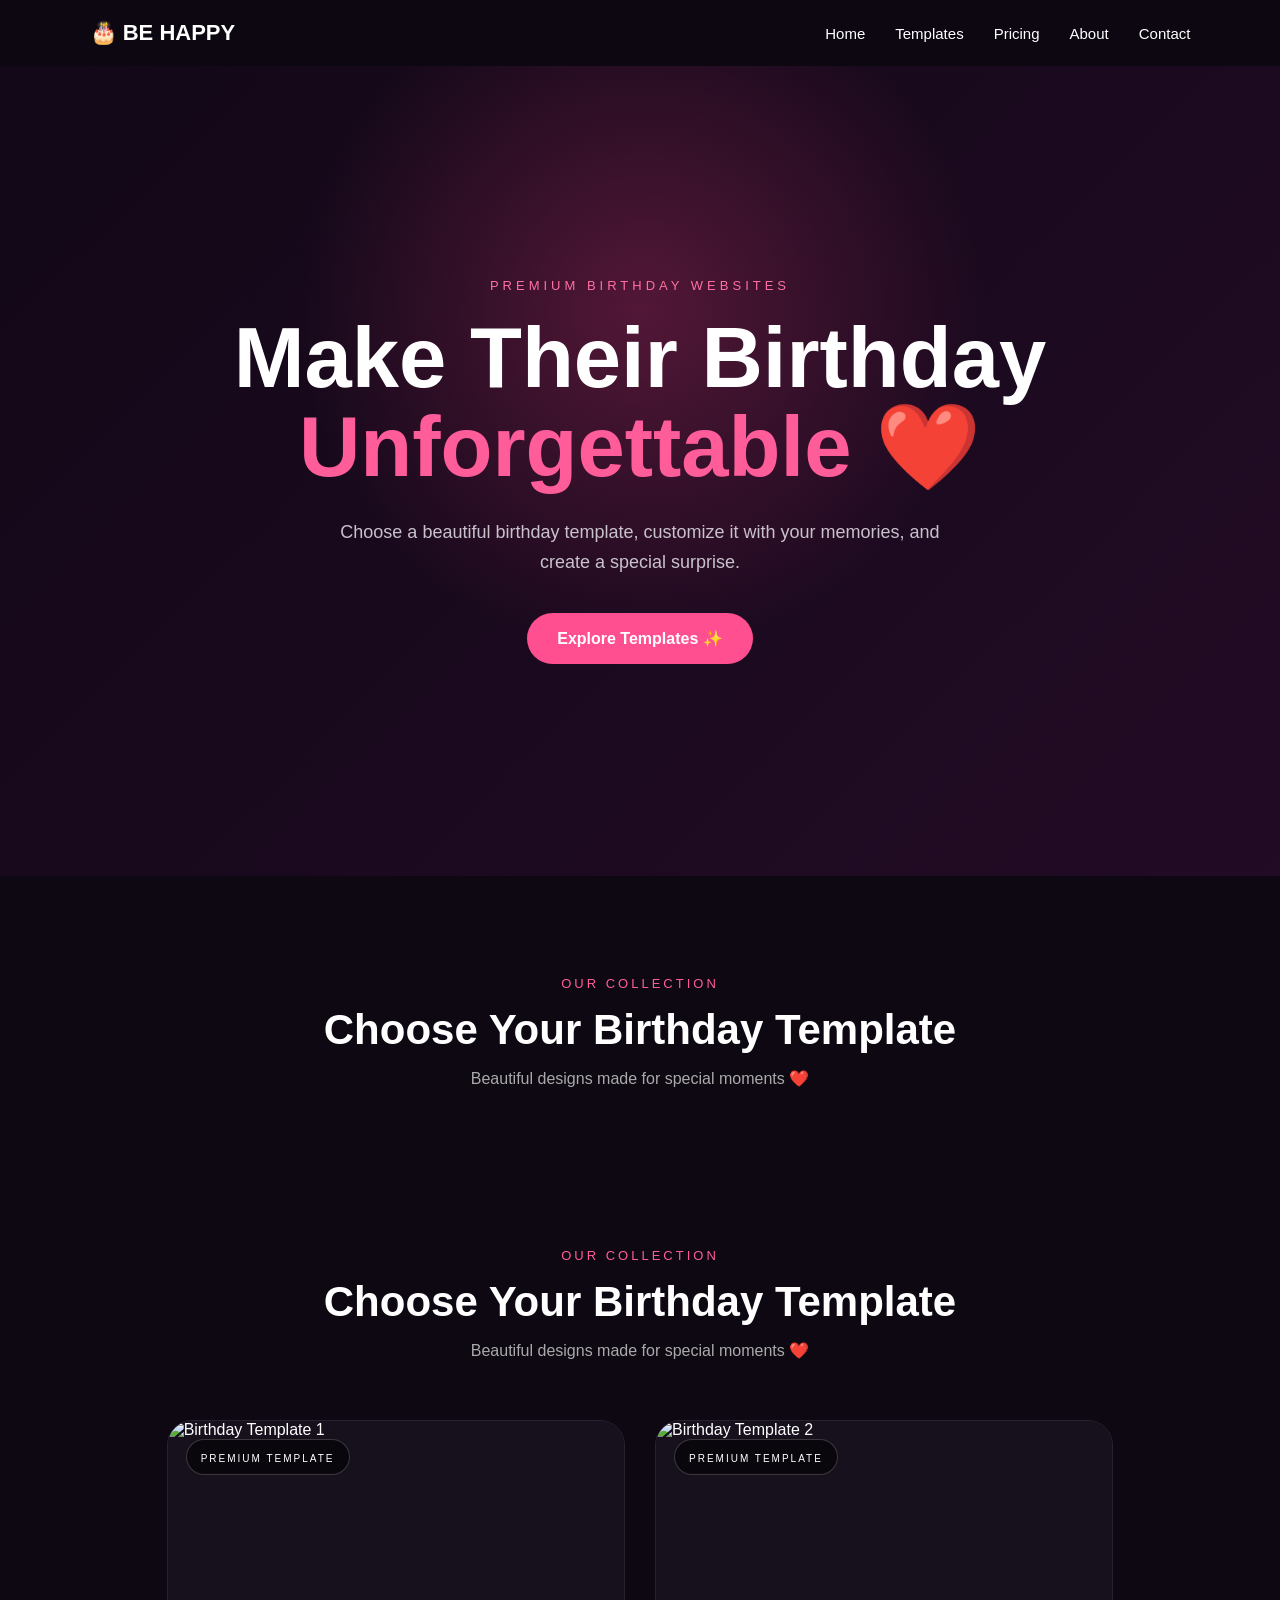
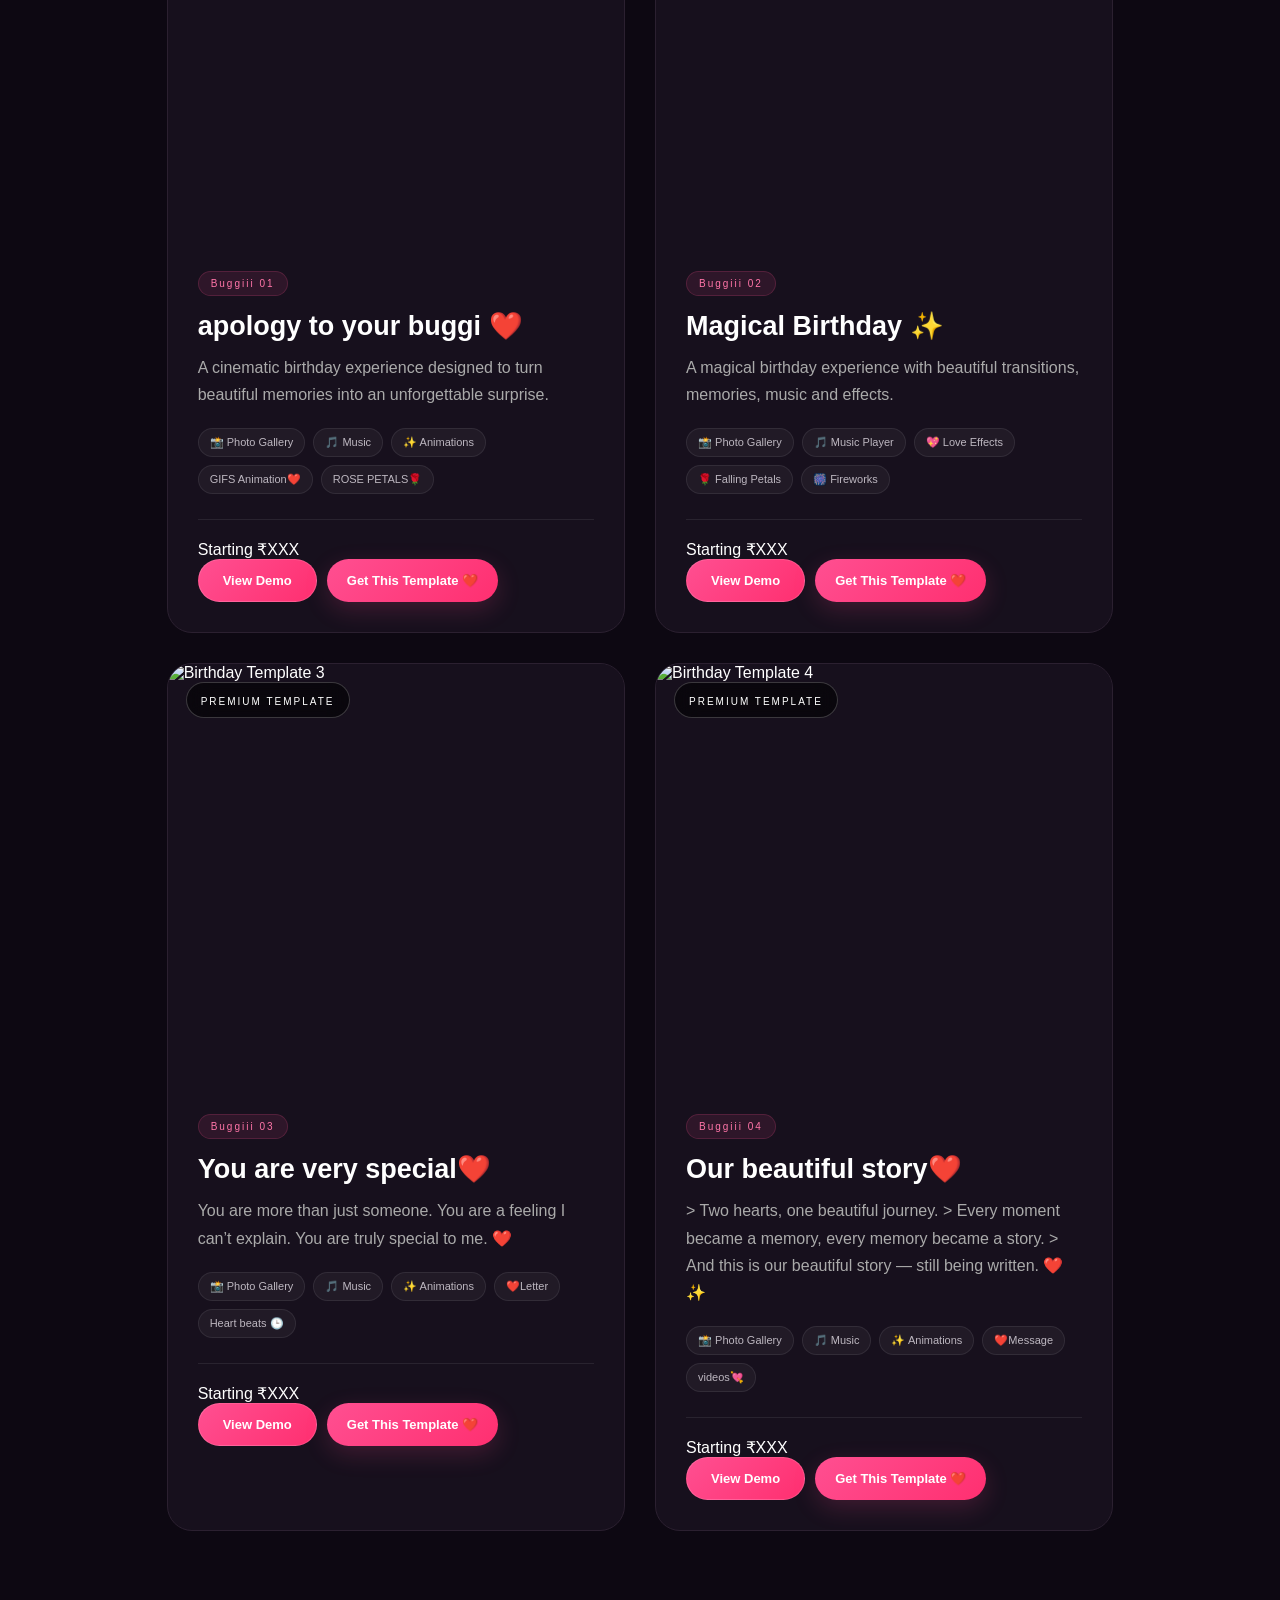
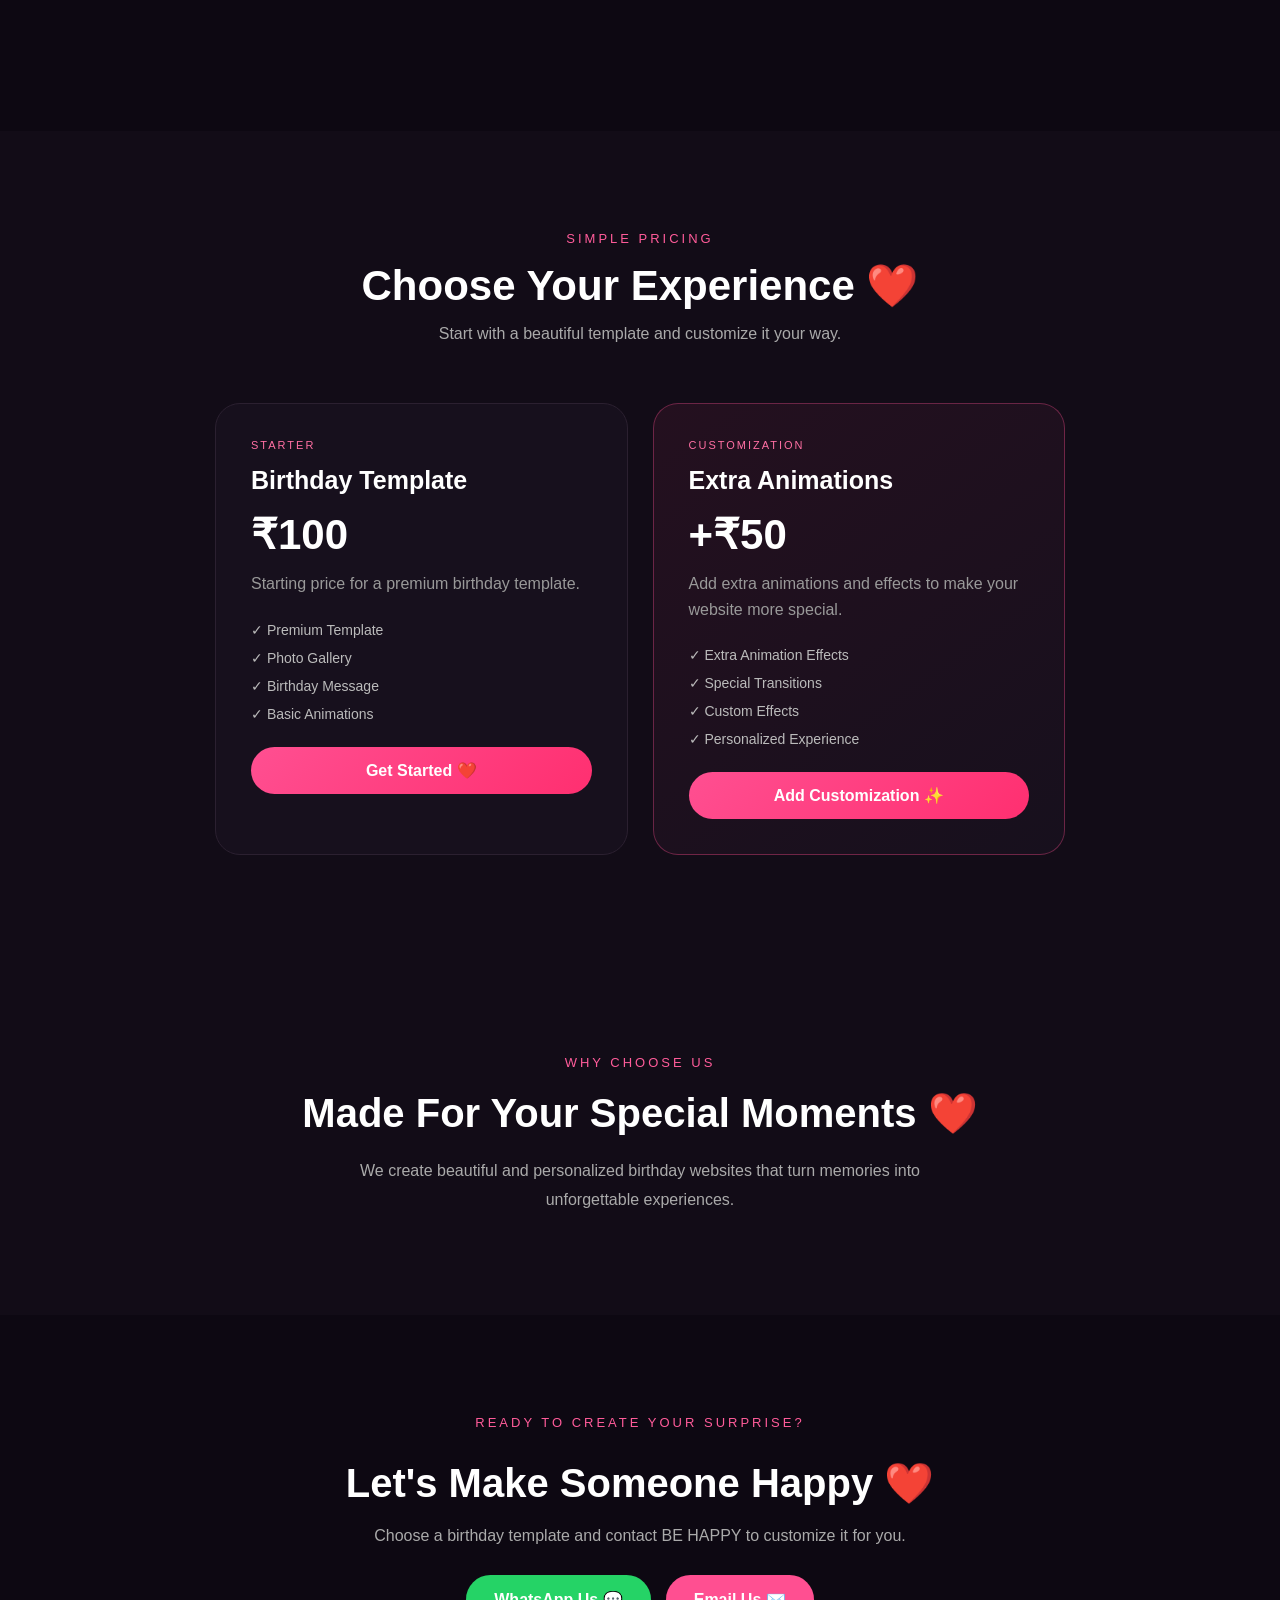
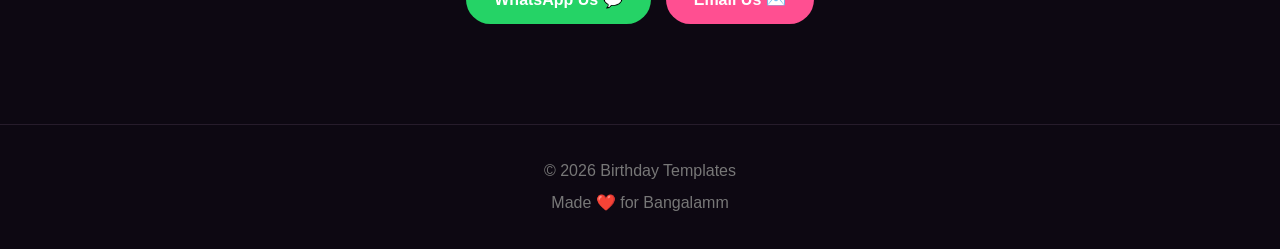
==== index.html @ c54e70c9 "Add files via upload" ====
<!DOCTYPE html>
<html lang="en">

<head>

    <meta charset="UTF-8">

    <meta name="viewport"
          content="width=device-width, initial-scale=1.0">

    <title>Birthday Templates</title>

    <link rel="stylesheet" href="style.css">

</head>

<body>

    <!-- HEADER -->

    <header class="navbar">

        <div class="logo">
            🎂  BE HAPPY
        </div>

        <nav>

            <a href="#home">Home</a>

            <a href="#templates">Templates</a>
            
            <a href="#pricing">Pricing</a>

            <a href="#about">About</a>

            <a href="#contact">Contact</a>

        </nav>

    </header>


    <!-- HERO -->

    <section id="home" class="hero">

        <div class="hero-content">

            <p class="small-title">
                PREMIUM BIRTHDAY WEBSITES
            </p>

            <h1>
                Make Their Birthday
                <span>Unforgettable ❤️</span>
            </h1>

            <p>
                Choose a beautiful birthday template,
                customize it with your memories,
                and create a special surprise.
            </p>

            <a href="#templates" class="hero-button">
                Explore Templates ✨
            </a>

        </div>

    </section>


    <!-- TEMPLATES -->

    <section id="templates" class="templates-section">

        <div class="section-heading">

            <p>OUR COLLECTION</p>

            <h2>
                Choose Your Birthday Template
            </h2>

            <span>
                Beautiful designs made for special moments ❤️
            </span>

        </div>


        <!-- =========================
     TEMPLATES
========================= -->

<section id="templates" class="templates-section">

    <div class="section-heading">

        <p>OUR COLLECTION</p>

        <h2>
            Choose Your Birthday Template
        </h2>

        <span>
            Beautiful designs made for special moments ❤️
        </span>

    </div>


    <div class="template-grid">


        <!-- =========================
             TEMPLATE 1
        ========================= -->

        <div class="template-card">

            <div class="template-image">

                <img
                    src="assets/images/template1.png"
                    alt="Birthday Template 1"
                >

                <div class="template-overlay">

                    <span>
                        PREMIUM TEMPLATE
                    </span>

                </div>

            </div>


            <div class="template-info">

                <div class="template-number">
                    Buggiii 01
                </div>

                <h3>
                    apology to your buggi ❤️
                </h3>

                <p>
                    A cinematic birthday experience
                    designed to turn beautiful memories
                    into an unforgettable surprise.
                </p>


                <div class="features">

                    <span>📸 Photo Gallery</span>

                    <span>🎵 Music</span>

                    <span>✨ Animations</span>

                    <span> GIFS Animation❤️</span>

                    <span>ROSE PETALS🌹</span>

                </div>


                <div class="template-bottom">

                    <div class="template-actions">

    <span class="price">
        Starting ₹XXX
    </span>

    <div class="action-buttons">

        <a
            href="templates/template1/index.html"
            class="demo-button"
        >
            View Demo
        </a>

        <a
            href="#contact"
            class="order-button"
        >
            Get This Template ❤️
        </a>

    </div>

</div>

                </div>

            </div>

        </div>


        <!-- =========================
             TEMPLATE 2
        ========================= -->

        <div class="template-card">

            <div class="template-image">

                <img
                    src="assets/images/template2.png"
                    alt="Birthday Template 2"
                >

                <div class="template-overlay">

                    <span>
                        PREMIUM TEMPLATE
                    </span>

                </div>

            </div>


            <div class="template-info">

                <div class="template-number">
                    Buggiii 02
                </div>

                <h3>
                    Magical Birthday ✨
                </h3>

                <p>
                    A magical birthday experience
                    with beautiful transitions,
                    memories, music and effects.
                </p>


                <div class="features">

                    <span>📸 Photo Gallery</span>

                    <span>🎵 Music Player</span>

                    <span>💖 Love Effects</span>

                    <span>🌹 Falling Petals</span>

                    <span>🎆 Fireworks</span>

                </div>


                <div class="template-bottom">

                   <div class="template-actions">

    <span class="price">
        Starting ₹XXX
    </span>

    <div class="action-buttons">

        <a
            href="templates/template2/index.html"
            class="demo-button"
        >
            View Demo
        </a>

        <a
            href="#contact"
            class="order-button"
        >
            Get This Template ❤️
        </a>

    </div>

</div>

                </div>

            </div>

        </div>
        <!-- =========================
             TEMPLATE 3
        ========================= -->

        <div class="template-card">

            <div class="template-image">

                <img
                    src="assets/images/template3.png"
                    alt="Birthday Template 3"
                >

                <div class="template-overlay">

                    <span>
                        PREMIUM TEMPLATE
                    </span>

                </div>

            </div>


            <div class="template-info">

                <div class="template-number">
                    Buggiii 03
                </div>

                <h3>
                    You are very special❤️
                </h3>

                <p>
                    You are more than just someone.
You are a feeling I can’t explain.
You are truly special to me. ❤️
                </p>


                <div class="features">

                    <span>📸 Photo Gallery</span>

                    <span>🎵 Music</span>

                    <span>✨ Animations</span>

                    <span> ❤️Letter </span>

                    <span>Heart beats 🕒</span>

                </div>


                <div class="template-bottom">

                    <div class="template-actions">

    <span class="price">
        Starting ₹XXX
    </span>

    <div class="action-buttons">

        <a
            href="templates/template3/index.html"
            class="demo-button"
        >
            View Demo
        </a>

        <a
            href="#contact"
            class="order-button"
        >
            Get This Template ❤️
        </a>

    </div>

</div>

                </div>

            </div>

        </div>
        <!-- =========================
             TEMPLATE 4
        ========================= -->

        <div class="template-card">

            <div class="template-image">

                <img
                    src="assets/images/template4.png"
                    alt="Birthday Template 4️"
                >

                <div class="template-overlay">

                    <span>
                        PREMIUM TEMPLATE
                    </span>

                </div>

            </div>


            <div class="template-info">

                <div class="template-number">
                    Buggiii 04
                </div>

                <h3>
                    Our beautiful story❤️
                </h3>

                <p>
                   

>              Two hearts, one beautiful journey.
>              Every moment became a memory, every memory became a story.
>              And this is our beautiful story — still being written. ❤️✨

                </p>


                <div class="features">

                    <span>📸 Photo Gallery</span>

                    <span>🎵 Music</span>

                    <span>✨ Animations</span>

                    <span> ❤️Message </span>

                    <span>videos💘</span>

                </div>


                <div class="template-bottom">

                    <div class="template-actions">

    <span class="price">
        Starting ₹XXX
    </span>

    <div class="action-buttons">

        <a
            href="templates/template4/index.html"
            class="demo-button"
        >
            View Demo
        </a>

        <a
            href="#contact"
            class="order-button"
        >
            Get This Template ❤️
        </a>

    </div>

</div>

                </div>

            </div>

        </div>
        



    </div>

</section>
    </section>

    <!-- =========================
     PRICING
========================= -->

<section id="pricing" class="pricing-section">

    <div class="section-heading">

        <p>SIMPLE PRICING</p>

        <h2>
            Choose Your Experience ❤️
        </h2>

        <span>
            Start with a beautiful template and
            customize it your way.
        </span>

    </div>


    <div class="pricing-grid">


        <!-- BASIC -->

        <div class="price-card">

            <div class="price-card-label">
                STARTER
            </div>

            <h3>
                Birthday Template
            </h3>

            <div class="main-price">
                ₹100
            </div>

            <p>
                Starting price for a premium
                birthday template.
            </p>

            <ul>

                <li>✓ Premium Template</li>

                <li>✓ Photo Gallery</li>

                <li>✓ Birthday Message</li>

                <li>✓ Basic Animations</li>

            </ul>

            <a
                href="#contact"
                class="price-button"
            >
                Get Started ❤️
            </a>

        </div>


        <!-- EXTRA -->

        <div class="price-card featured">

            <div class="price-card-label">
                CUSTOMIZATION
            </div>

            <h3>
                Extra Animations
            </h3>

            <div class="main-price">
                +₹50
            </div>

            <p>
                Add extra animations and effects
                to make your website more special.
            </p>

            <ul>

                <li>✓ Extra Animation Effects</li>

                <li>✓ Special Transitions</li>

                <li>✓ Custom Effects</li>

                <li>✓ Personalized Experience</li>

            </ul>

            <a
                href="#contact"
                class="price-button"
            >
                Add Customization ✨
            </a>

        </div>


    </div>

</section>


    <!-- ABOUT -->

    <section id="about" class="about-section">

        <p>WHY CHOOSE US</p>

        <h2>
            Made For Your Special Moments ❤️
        </h2>

        <p>
            We create beautiful and personalized
            birthday websites that turn memories
            into unforgettable experiences.
        </p>

    </section>



    <!-- =========================
     CONTACT
========================= -->

<section id="contact" class="contact-section">

    <p>READY TO CREATE YOUR SURPRISE?</p>

    <h2>
        Let's Make Someone Happy ❤️
    </h2>

    <p>
        Choose a birthday template and contact
        BE HAPPY to customize it for you.
    </p>

    <div class="contact-buttons">

        <a
            href="https://wa.me/919391481971?text=Hello%20BE%20HAPPY%2C%20I%20am%20interested%20in%20a%20birthday%20template."
            target="_blank"
            class="whatsapp-button"
        >
            WhatsApp Us 💬
        </a>

       <a
    href="https://mail.google.com/mail/?view=cm&fs=1&to=studenthub2007@gmail.com&su=Birthday%20Template%20Enquiry&body=Hello%20BE%20HAPPY%2C%20I%20am%20interested%20in%20your%20birthday%20templates."
    target="_blank"
    class="email-button"
>
    Email Us ✉️
</a>

    </div>

</section>


    <!-- FOOTER -->

    <footer>

        <p>
            © 2026 Birthday Templates
        </p>

        <p>
            Made ❤️ for Bangalamm
        </p>

    </footer>


    <script src="script.js"></script>

</body>

</html>
---- style.css ----
* {
    margin: 0;
    padding: 0;
    box-sizing: border-box;
}

html {
    scroll-behavior: smooth;
}

body {
    font-family: Arial, sans-serif;
    background: #0d0812;
    color: white;
}


/* =========================
   NAVBAR
========================= */

.navbar {

    width: 100%;

    padding: 20px 7%;

    display: flex;

    justify-content: space-between;

    align-items: center;

    position: sticky;

    top: 0;

    z-index: 1000;

    background: rgba(13, 8, 18, 0.9);

    backdrop-filter: blur(15px);

}

.logo {

    font-size: 22px;

    font-weight: bold;

}

.navbar nav {

    display: flex;

    gap: 30px;

}

.navbar a {

    color: white;

    text-decoration: none;

    font-size: 15px;

    transition: 0.3s;

}

.navbar a:hover {

    color: #ff5c9a;

}


/* =========================
   HERO
========================= */

.hero {

    min-height: 90vh;

    display: flex;

    align-items: center;

    justify-content: center;

    text-align: center;

    padding: 60px 20px;

    background:

        radial-gradient(
            circle at 50% 30%,
            rgba(255, 64, 130, 0.25),
            transparent 40%
        ),

        linear-gradient(
            135deg,
            #120817,
            #220b25
        );

}

.hero-content {

    max-width: 850px;

}

.small-title {

    color: #ff6fa3;

    letter-spacing: 4px;

    font-size: 13px;

    margin-bottom: 20px;

}

.hero h1 {

    font-size: clamp(45px, 7vw, 85px);

    line-height: 1.05;

    margin-bottom: 25px;

}

.hero h1 span {

    display: block;

    color: #ff5c9a;

}

.hero-content > p:not(.small-title) {

    max-width: 650px;

    margin: auto;

    color: #c9c2cc;

    font-size: 18px;

    line-height: 1.7;

}

.hero-button {

    display: inline-block;

    margin-top: 35px;

    padding: 16px 30px;

    border-radius: 50px;

    background: #ff4f91;

    color: white;

    text-decoration: none;

    font-weight: bold;

    transition: 0.3s;

}

.hero-button:hover {

    transform: translateY(-3px);

    box-shadow:
        0 10px 30px rgba(255, 79, 145, 0.4);

}


/* =========================
   TEMPLATES
========================= */

.templates-section {

    padding: 100px 7%;

}

.section-heading {

    text-align: center;

    margin-bottom: 60px;

}

.section-heading > p {

    color: #ff5c9a;

    letter-spacing: 3px;

    font-size: 13px;

}

.section-heading h2 {

    font-size: 42px;

    margin: 15px 0;

}

.section-heading span {

    color: #aaa;

}


/* GRID */

.template-grid {

    max-width: 1200px;

    margin: auto;

    display: grid;

    grid-template-columns:
        repeat(2, 1fr);

    gap: 30px;

}


/* CARD */

.template-card {

    background: #17101d;

    border: 1px solid #2b2030;

    border-radius: 25px;

    overflow: hidden;

    transition: 0.4s;

}

.template-card:hover {

    transform: translateY(-8px);

    border-color: #ff4f91;

    box-shadow:
        0 20px 50px rgba(0, 0, 0, 0.4);

}


/* =========================
   TEMPLATE IMAGE
========================= */

.template-image {

    height: 420px;

    position: relative;

    overflow: hidden;

    background: #17101d;

}

.template-image img {

    width: 100%;

    height: 100%;

    object-fit: cover;

    display: block;

    transition: transform 0.7s ease;

}

.template-card:hover .template-image img {

    transform: scale(1.05);

}


/* PREMIUM */

.template-overlay {

    position: absolute;

    top: 18px;

    left: 18px;

    padding: 8px 14px;

    border-radius: 30px;

    background: rgba(0,0,0,0.55);

    backdrop-filter: blur(12px);

    border: 1px solid rgba(255,255,255,0.2);

}

.template-overlay span {

    color: white;

    font-size: 10px;

    letter-spacing: 2px;

}


/* LIVE PREVIEW */

.preview-badge {

    position: absolute;

    right: 18px;

    bottom: 18px;

    padding: 8px 13px;

    border-radius: 20px;

    background: rgba(255,79,145,0.85);

    color: white;

    font-size: 10px;

    font-weight: bold;

    letter-spacing: 1px;

    opacity: 0;

    transform: translateY(10px);

    transition: 0.4s;

}

.template-card:hover .preview-badge {

    opacity: 1;

    transform: translateY(0);

}
/* =========================
   TEMPLATE INFO
========================= */

.template-info {

    padding: 30px;

}

.template-number {

    display: inline-block;

    padding: 6px 12px;

    margin-bottom: 14px;

    border-radius: 30px;

    background: rgba(255, 79, 145, 0.10);

    border: 1px solid rgba(255, 79, 145, 0.18);

    color: #ff75a8;

    font-size: 10px;

    letter-spacing: 2px;

}

.template-info h3 {

    font-size: 27px;

    margin-bottom: 12px;

}

.template-info p {

    color: #aaa;

    line-height: 1.7;

    margin-bottom: 20px;

    max-width: 520px;

}


/* FEATURES */

.features {

    display: flex;

    flex-wrap: wrap;

    gap: 8px;

    margin: 20px 0;

}

.features span {

    padding: 7px 11px;

    border-radius: 20px;

    background: rgba(255,255,255,0.045);

    border: 1px solid rgba(255,255,255,0.08);

    color: #bdb7c0;

    font-size: 11px;

}


/* =========================
   TEMPLATE ACTIONS
========================= */

.template-actions {

    margin-top: 25px;

    padding-top: 20px;

    border-top: 1px solid rgba(255,255,255,0.08);

}

.price-box {

    display: flex;

    align-items: baseline;

    gap: 8px;

    margin-bottom: 15px;

}

.price-box small {

    color: #777;

    font-size: 11px;

}

.price-box strong {

    font-size: 20px;

    color: white;

}


/* BUTTONS */

.action-buttons {

    display: flex;

    gap: 10px;

    flex-wrap: wrap;

}

.demo-button,
.order-button {

    display: inline-flex;

    align-items: center;

    justify-content: center;

    padding: 12px 20px;

    border-radius: 50px;

    text-decoration: none;

    font-size: 13px;

    font-weight: bold;

    transition: 0.3s;

}


/* DEMO */

.demo-button {

    color: white;

    background: rgba(255,255,255,0.06);

    border: 1px solid rgba(255,255,255,0.14);

}

.demo-button:hover {

    background: rgba(255,255,255,0.12);

    transform: translateY(-2px);

}


/* ORDER */

.order-button {

    color: white;

    background: linear-gradient(
        135deg,
        #ff4f91,
        #ff2f70
    );

    box-shadow:
        0 8px 25px rgba(255,79,145,0.18);

}

.order-button:hover {

    transform: translateY(-3px);

    box-shadow:
        0 12px 30px rgba(255,79,145,0.35);

}
/* =========================
   VIEW DEMO BUTTON
========================= */

.demo-button {

    display: inline-flex;

    align-items: center;

    justify-content: center;

    padding: 13px 24px;

    border: 1px solid rgba(255,255,255,0.15);

    border-radius: 50px;

    background: linear-gradient(
        135deg,
        #ff4f91,
        #ff2f70
    );

    color: white;

    text-decoration: none;

    font-weight: bold;

    cursor: pointer;

    transition: all 0.3s ease;

}

.demo-button:hover {

    transform: translateY(-3px);

    box-shadow:
        0 10px 30px rgba(255,79,145,0.35);

}

/* =========================
   ABOUT
========================= */

.about-section {

    padding: 100px 20px;

    text-align: center;

    background: #120c17;

}

.about-section > p:first-child {

    color: #ff5c9a;

    letter-spacing: 3px;

    font-size: 13px;

}

.about-section h2 {

    font-size: 40px;

    margin: 20px 0;

}

.about-section p:last-child {

    max-width: 650px;

    margin: auto;

    color: #aaa;

    line-height: 1.8;

}


/* =========================
   CONTACT
========================= */

.contact-section {

    text-align: center;

    padding: 100px 20px;

}

.contact-section > p:first-child {

    color: #ff5c9a;

    letter-spacing: 3px;

    font-size: 13px;

}

.contact-section h2 {

    font-size: 40px;

    margin: 20px 0;

}

.contact-section p {

    color: #aaa;

    margin-bottom: 30px;

}

.contact-section button {

    padding: 15px 30px;

    border: none;

    border-radius: 30px;

    background: #ff4f91;

    color: white;

    font-size: 16px;

    font-weight: bold;

    cursor: pointer;

}
/* =========================
   CONTACT BUTTONS
========================= */

.contact-buttons {

    display: flex;

    justify-content: center;

    gap: 15px;

    margin-top: 30px;

    flex-wrap: wrap;

}

.whatsapp-button,
.email-button {

    display: inline-flex;

    align-items: center;

    justify-content: center;

    padding: 15px 28px;

    border-radius: 50px;

    text-decoration: none;

    color: white;

    font-weight: bold;

    transition: 0.3s;

}

.whatsapp-button {

    background: #25D366;

}

.email-button {

    background: #ff4f91;

}

.whatsapp-button:hover,
.email-button:hover {

    transform: translateY(-3px);

}


/* =========================
   FOOTER
========================= */

footer {

    padding: 30px;

    text-align: center;

    border-top: 1px solid #261c2b;

    color: #777;

    line-height: 2;

}
/* =========================
   PRICING
========================= */

.pricing-section {

    padding: 100px 7%;

    background: #120c17;

}

.pricing-grid {

    max-width: 850px;

    margin: auto;

    display: grid;

    grid-template-columns:
        repeat(2, 1fr);

    gap: 25px;

}

.price-card {

    padding: 35px;

    border-radius: 25px;

    background: #17101d;

    border: 1px solid #2b2030;

    transition: .4s;

}

.price-card:hover {

    transform: translateY(-7px);

    border-color: #ff4f91;

}

.price-card.featured {

    background:
        linear-gradient(
            145deg,
            #24101f,
            #17101d
        );

    border-color:
        rgba(255,79,145,.35);

}

.price-card-label {

    color: #ff6fa3;

    font-size: 11px;

    letter-spacing: 2px;

    margin-bottom: 15px;

}

.price-card h3 {

    font-size: 25px;

    margin-bottom: 15px;

}

.main-price {

    font-size: 42px;

    font-weight: bold;

    color: white;

    margin-bottom: 12px;

}

.price-card p {

    color: #999;

    line-height: 1.6;

}

.price-card ul {

    list-style: none;

    margin: 25px 0;

    padding: 0;

}

.price-card li {

    color: #bbb;

    margin: 12px 0;

    font-size: 14px;

}

.price-button {

    display: inline-flex;

    justify-content: center;

    width: 100%;

    padding: 14px;

    border-radius: 30px;

    background: linear-gradient(
        135deg,
        #ff4f91,
        #ff2f70
    );

    color: white;

    text-decoration: none;

    font-weight: bold;

    transition: .3s;

}

.price-button:hover {

    transform: translateY(-3px);

    box-shadow:
        0 10px 30px
        rgba(255,79,145,.3);

}


/* =========================
   MOBILE
========================= */

@media (max-width: 768px) {
    .template-image {

    height: 320px;

}

.action-buttons {

    flex-direction: column;

}

.action-buttons a {

    width: 100%;

}

.template-info {

    padding: 24px;

}

    .navbar {

        flex-direction: column;

        gap: 15px;

    }

    .navbar nav {

        gap: 15px;

    }

    .hero {

        min-height: 80vh;

    }

    .hero h1 {

        font-size: 48px;

    }

    .template-grid {

        grid-template-columns: 1fr;

    }

    .section-heading h2 {

        font-size: 32px;

    }

    .template-image {

        height: 300px;

    
    }
     .template-bottom {

        flex-direction: column;

        align-items: stretch;

    }
    .action-buttons {

    flex-direction: column;

}

.action-buttons a {

    width: 100%;

}

    .template-bottom .demo-button {
    width: 100%;
}
.pricing-grid {

    grid-template-columns: 1fr;

}

.price-card {

    padding: 28px;

}

}
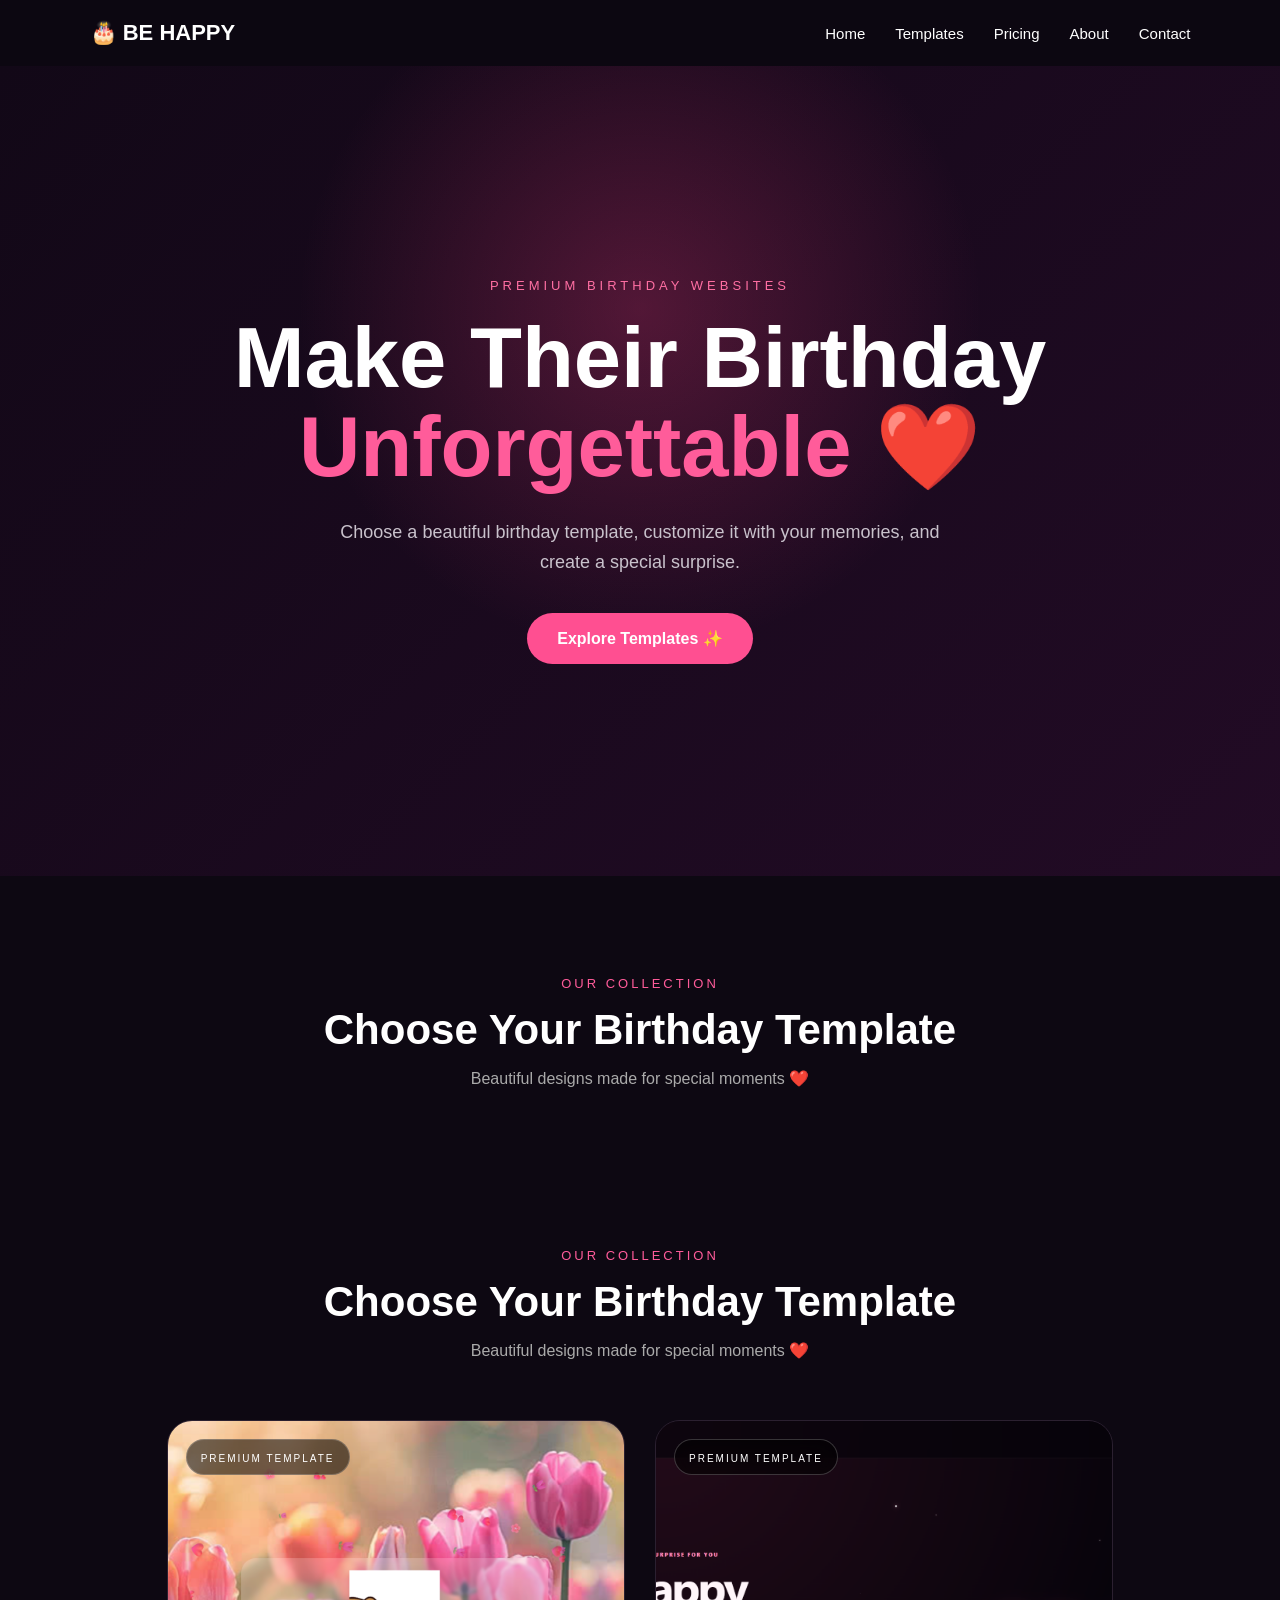
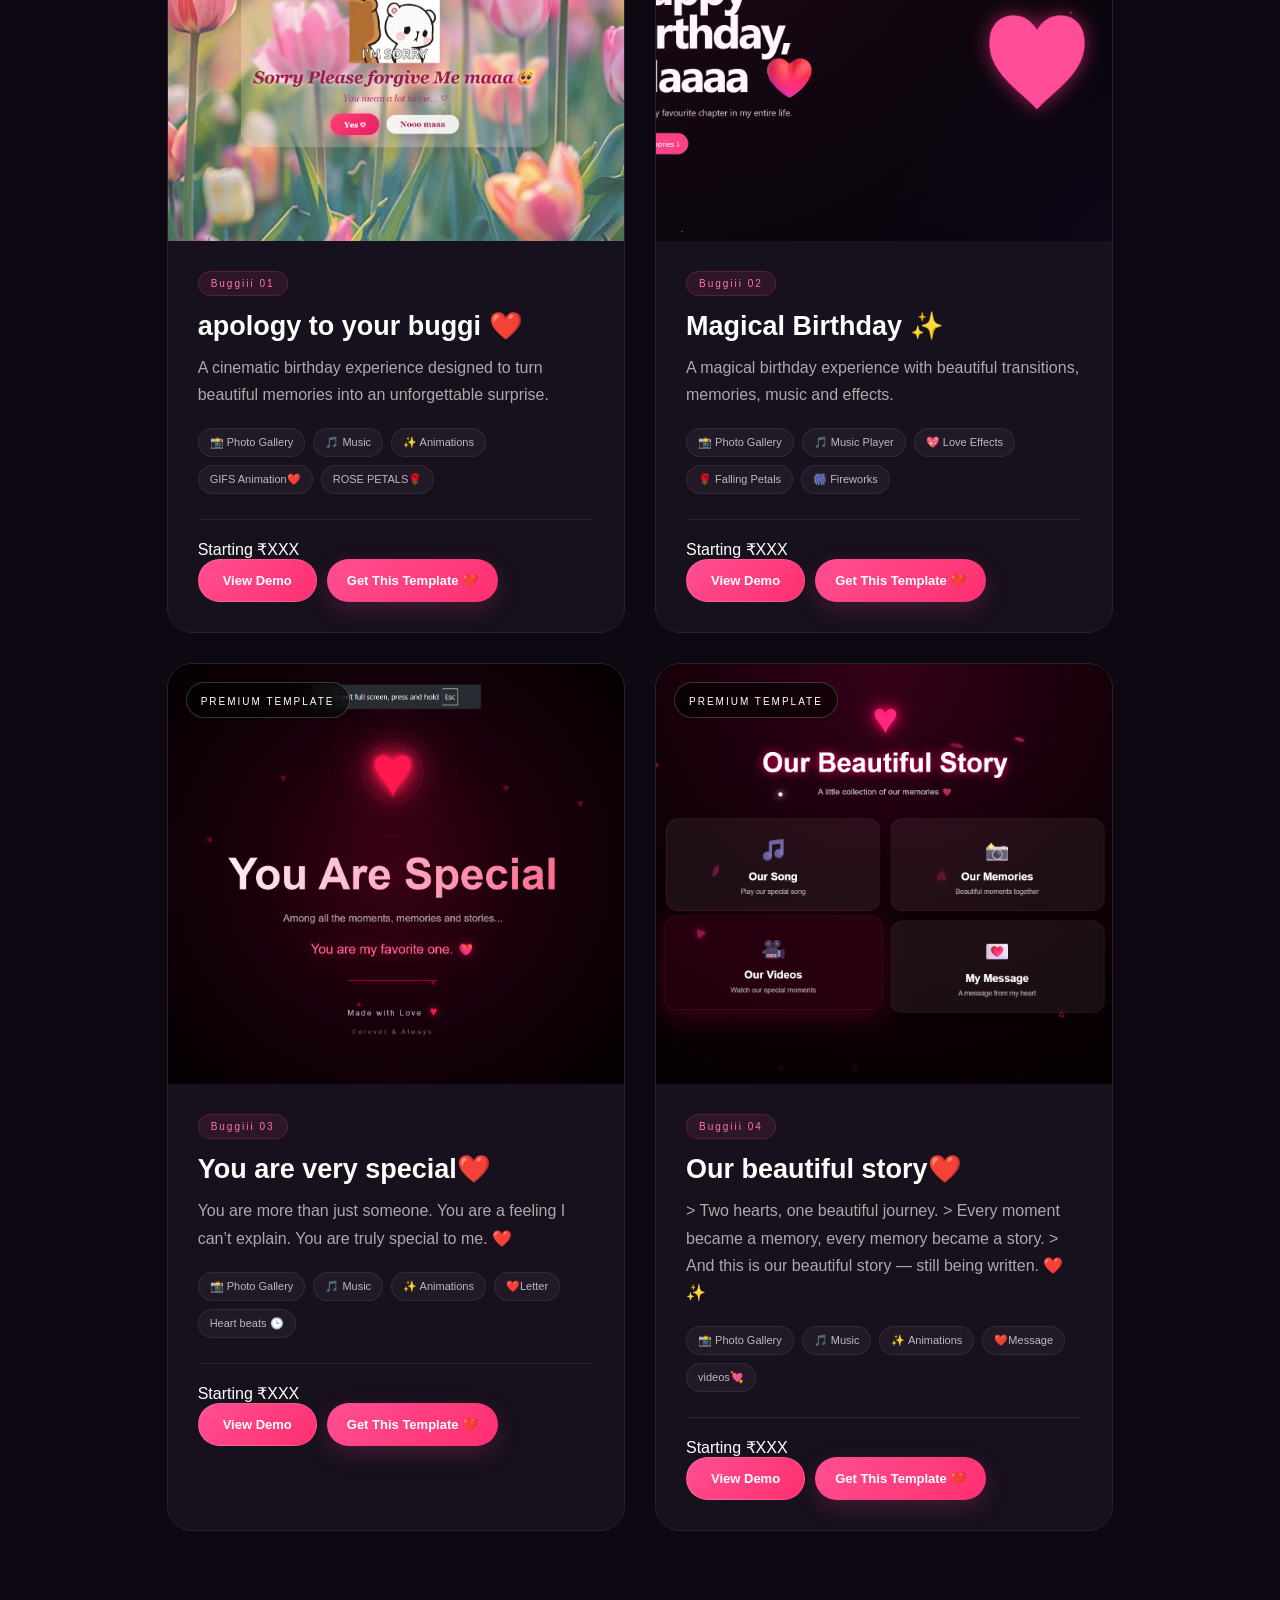
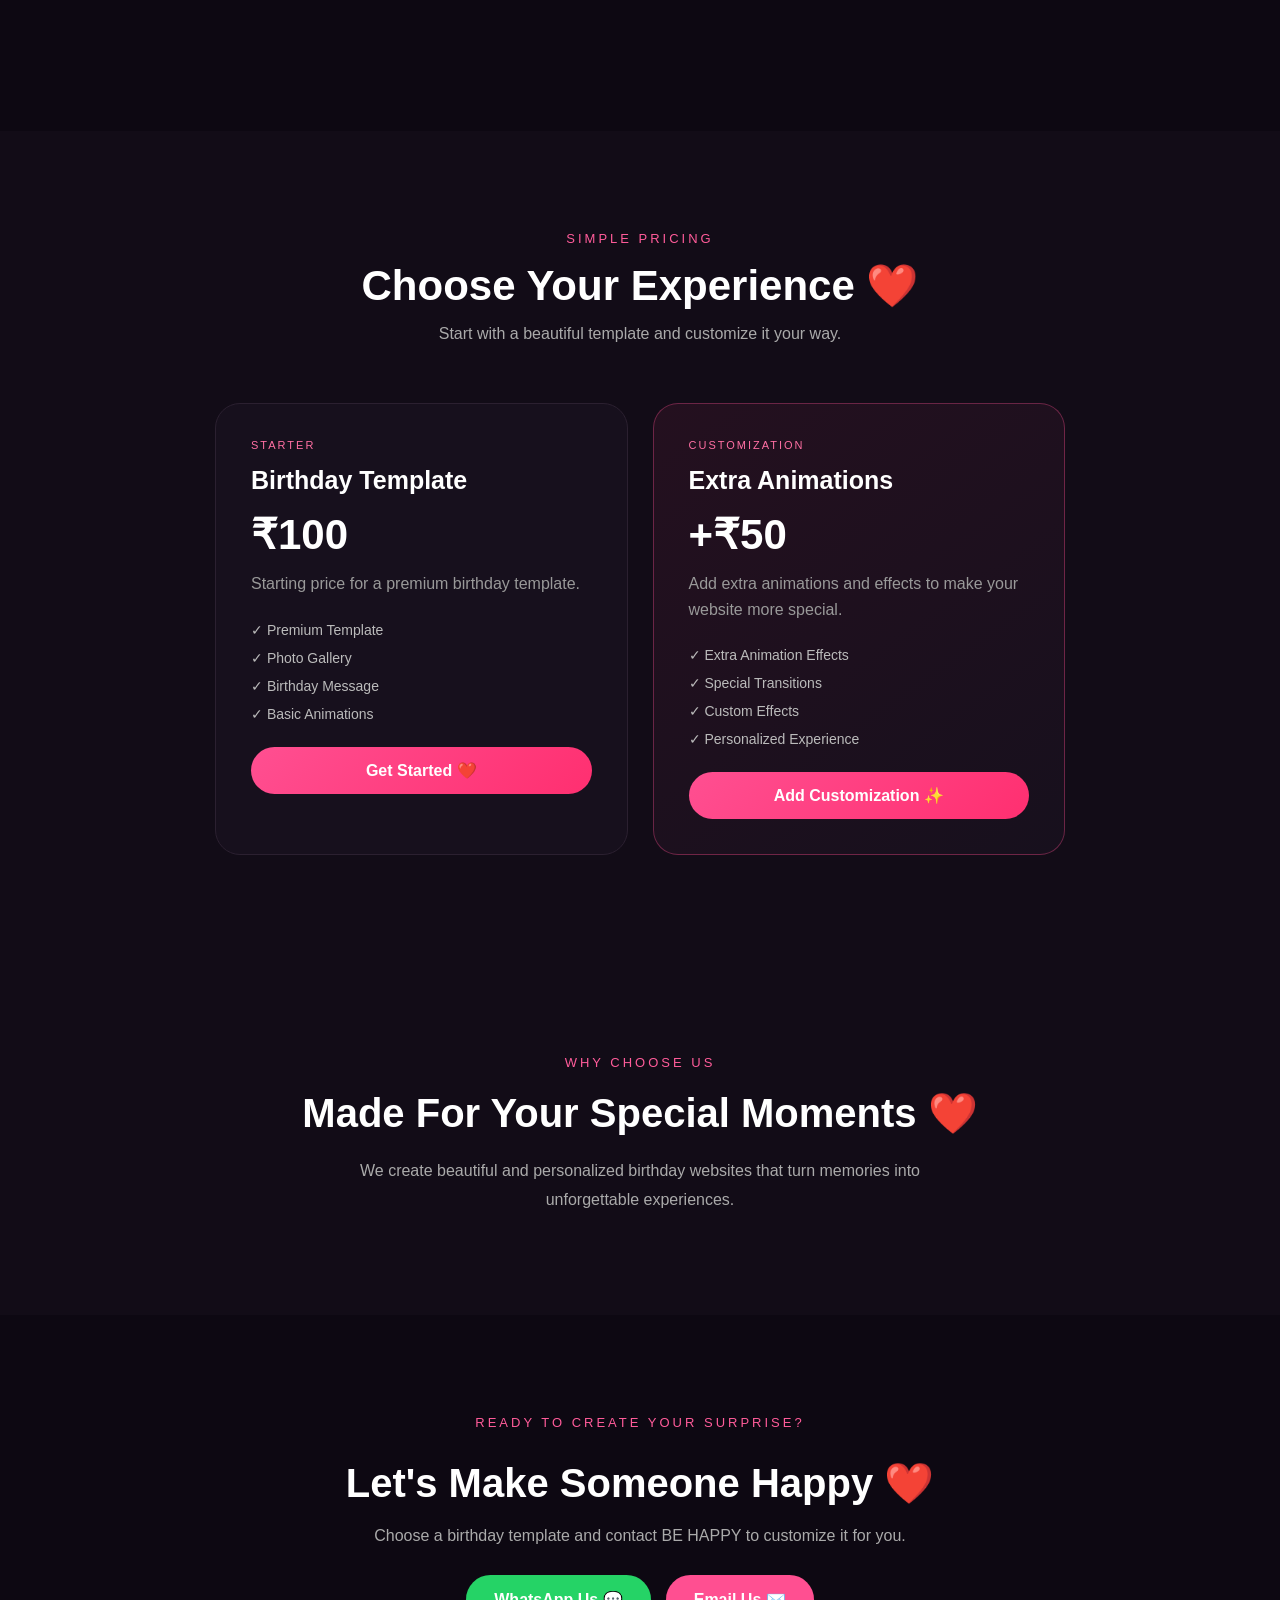
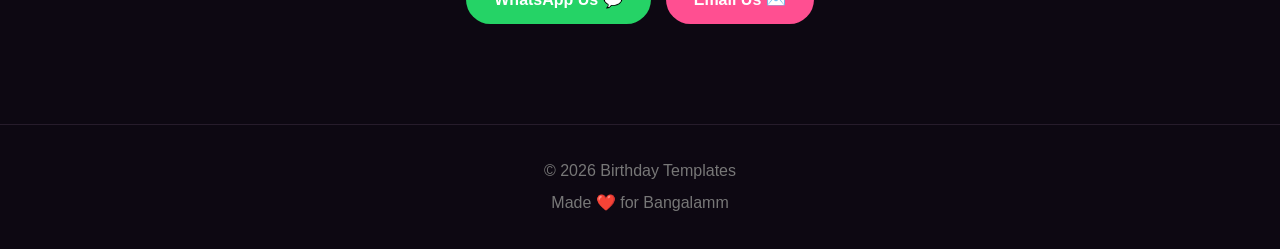
==== commit 35051d85: "Update index.html" ====
--- a/index.html
+++ b/index.html
@@ -123,7 +123,7 @@
             <div class="template-image">
 
                 <img
-                    src="assets/images/template1.png"
+                    src="template1.png"
                     alt="Birthday Template 1"
                 >
 
@@ -181,7 +181,7 @@
     <div class="action-buttons">
 
         <a
-            href="templates/template1/index.html"
+            href="template1/index.html"
             class="demo-button"
         >
             View Demo
@@ -214,7 +214,7 @@
             <div class="template-image">
 
                 <img
-                    src="assets/images/template2.png"
+                    src="template2.png"
                     alt="Birthday Template 2"
                 >
 
@@ -272,7 +272,7 @@
     <div class="action-buttons">
 
         <a
-            href="templates/template2/index.html"
+            href="template2/index.html"
             class="demo-button"
         >
             View Demo
@@ -303,7 +303,7 @@
             <div class="template-image">
 
                 <img
-                    src="assets/images/template3.png"
+                    src="template3.png"
                     alt="Birthday Template 3"
                 >
 
@@ -361,7 +361,7 @@
     <div class="action-buttons">
 
         <a
-            href="templates/template3/index.html"
+            href="template3/index.html"
             class="demo-button"
         >
             View Demo
@@ -392,7 +392,7 @@
             <div class="template-image">
 
                 <img
-                    src="assets/images/template4.png"
+                    src="template4.png"
                     alt="Birthday Template 4️"
                 >
 
@@ -453,7 +453,7 @@
     <div class="action-buttons">
 
         <a
-            href="templates/template4/index.html"
+            href="template4/index.html"
             class="demo-button"
         >
             View Demo
@@ -679,4 +679,4 @@
 
 </body>
 
-</html>+</html>
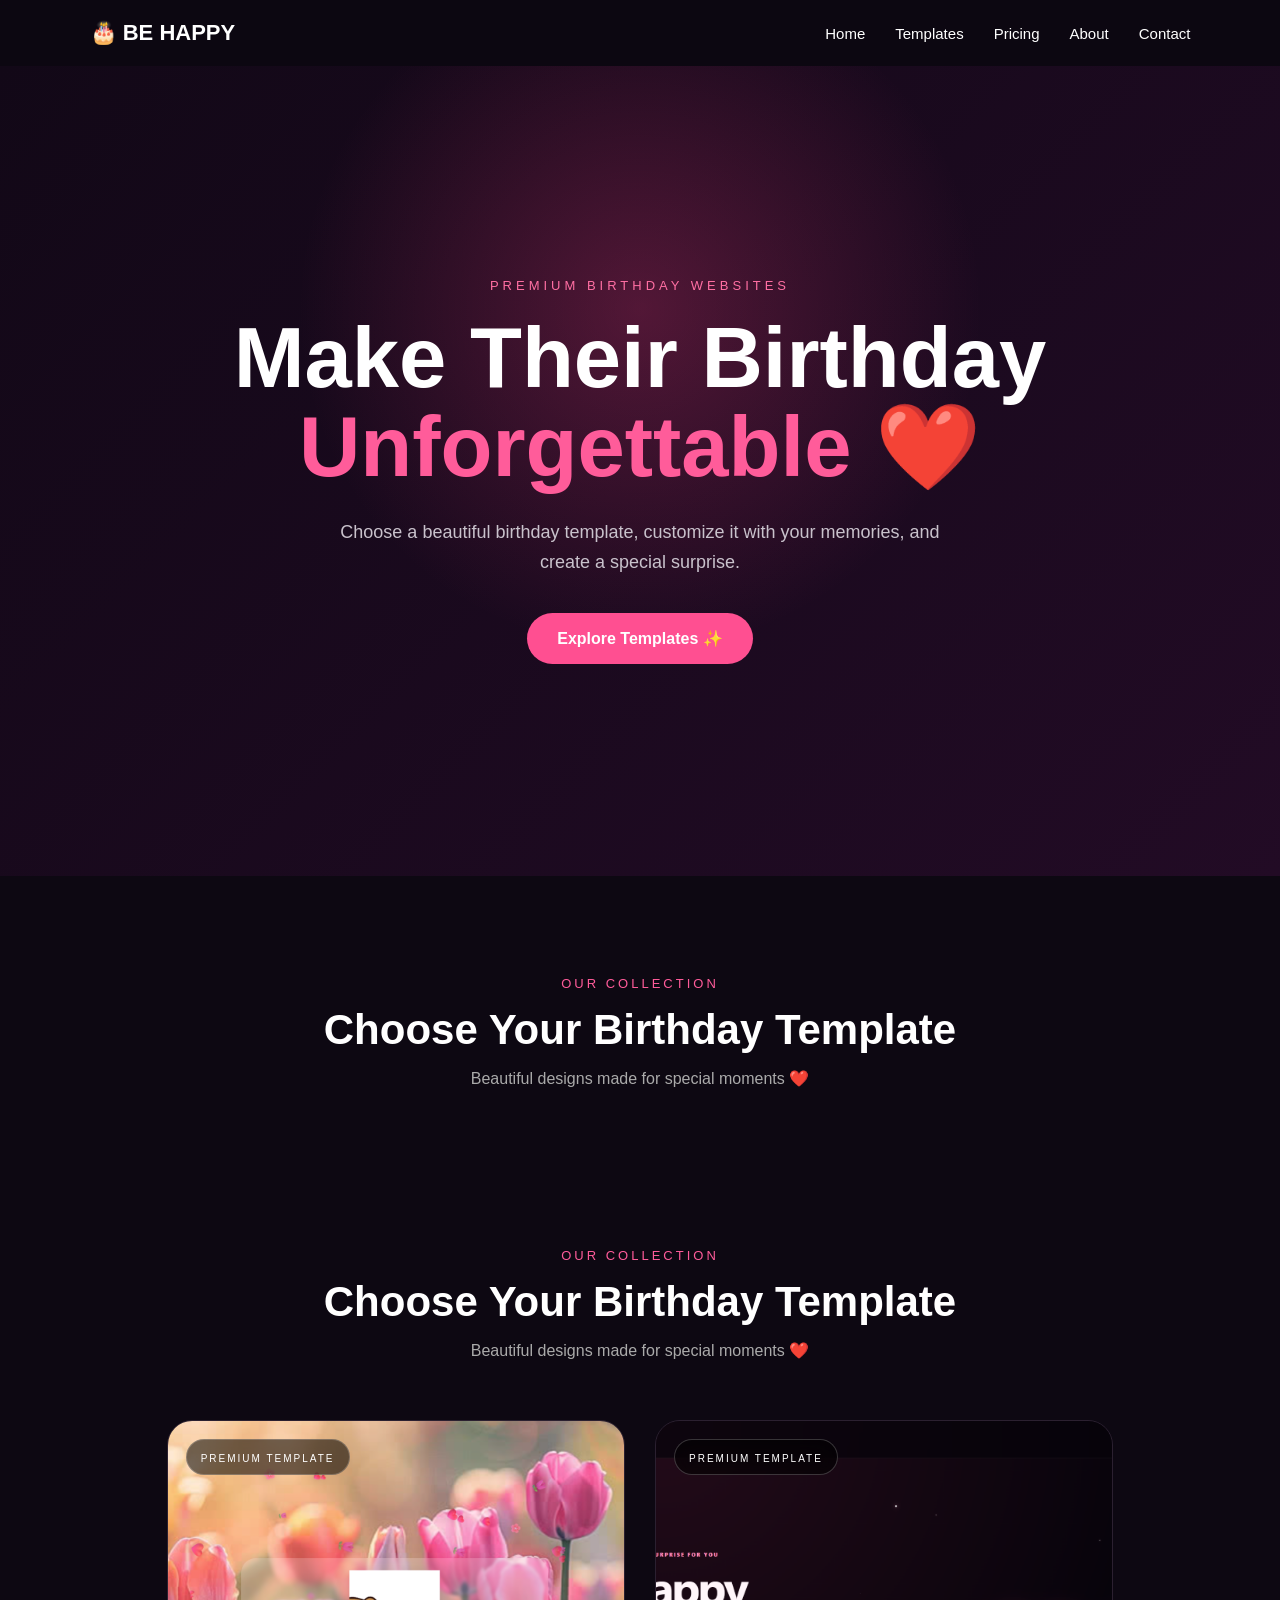
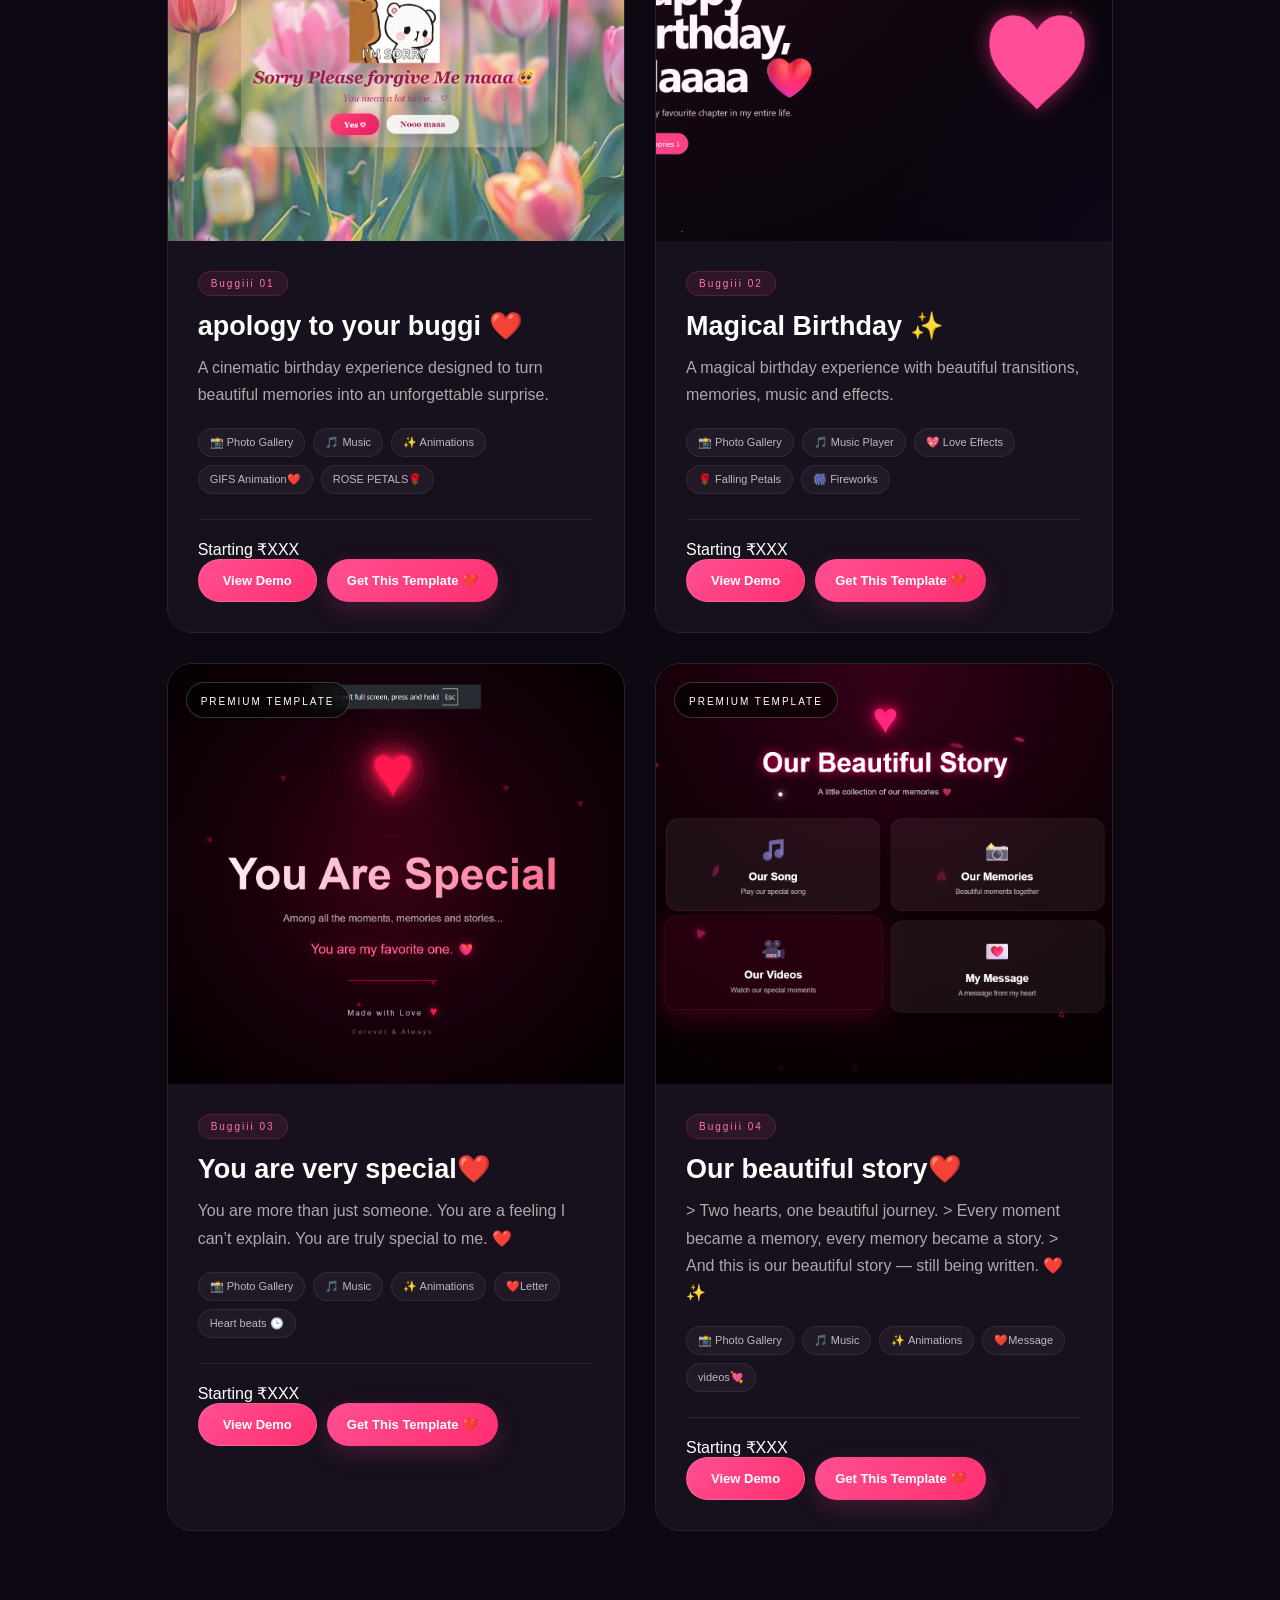
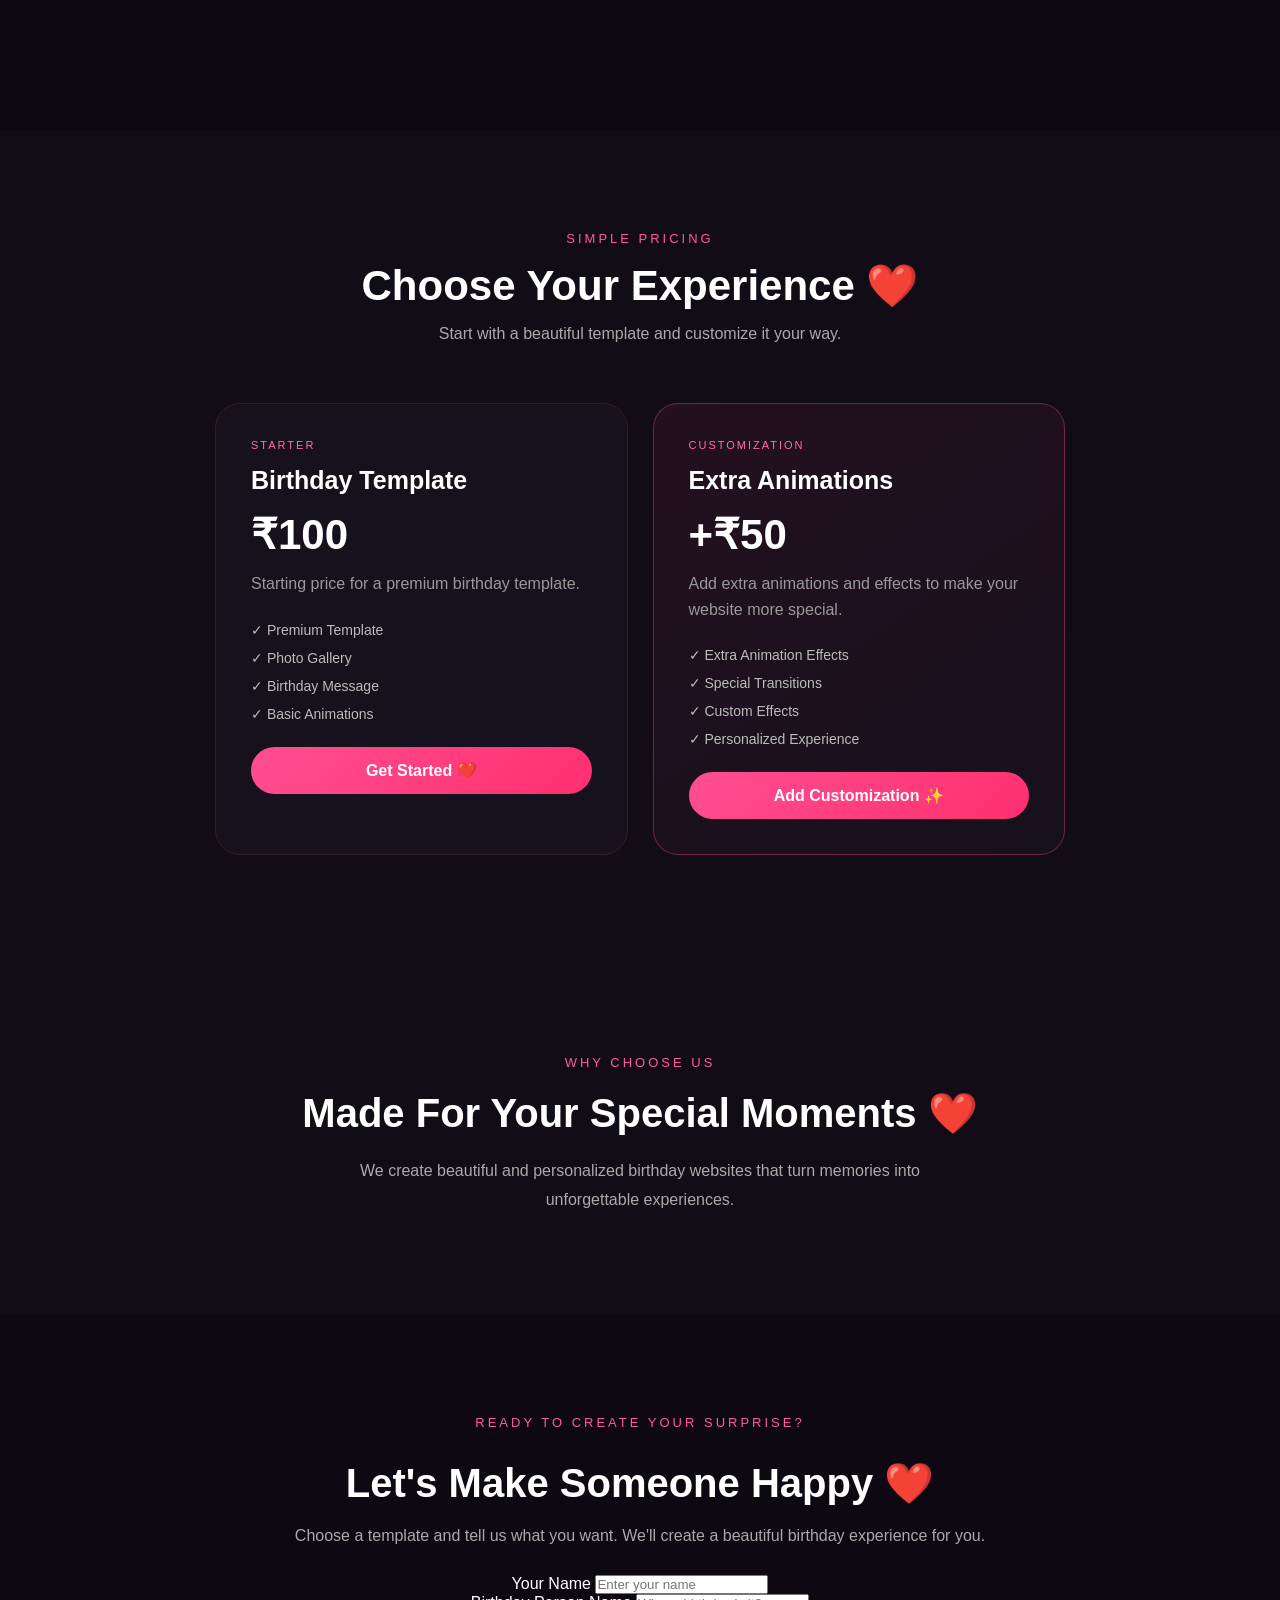
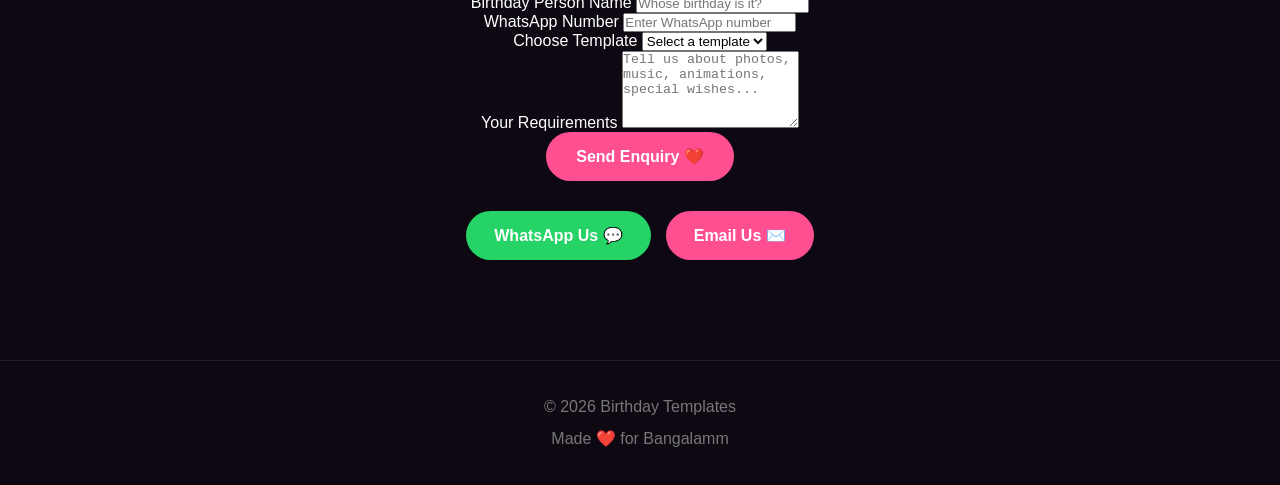
==== commit 47f13fe0: "Update index.html" ====
--- a/index.html
+++ b/index.html
@@ -628,14 +628,84 @@
 
     <p>READY TO CREATE YOUR SURPRISE?</p>
 
-    <h2>
-        Let's Make Someone Happy ❤️
-    </h2>
+    <h2>Let's Make Someone Happy ❤️</h2>
 
     <p>
-        Choose a birthday template and contact
-        BE HAPPY to customize it for you.
+        Choose a template and tell us what you want.
+        We'll create a beautiful birthday experience for you.
     </p>
+
+    <form
+        action="https://formspree.io/f/xyekgvpl"
+        method="POST"
+        class="contact-form"
+    >
+
+        <div class="form-group">
+            <label>Your Name</label>
+            <input
+                type="text"
+                name="name"
+                placeholder="Enter your name"
+                required
+            >
+        </div>
+
+        <div class="form-group">
+            <label>Birthday Person Name</label>
+            <input
+                type="text"
+                name="birthday_person"
+                placeholder="Whose birthday is it?"
+                required
+            >
+        </div>
+
+        <div class="form-group">
+            <label>WhatsApp Number</label>
+            <input
+                type="tel"
+                name="whatsapp"
+                placeholder="Enter WhatsApp number"
+                required
+            >
+        </div>
+
+        <div class="form-group">
+            <label>Choose Template</label>
+
+            <select name="template" required>
+                <option value="">Select a template</option>
+                <option value="Template 1">Template 1</option>
+                <option value="Template 2">Template 2</option>
+                <option value="Template 3">Template 3</option>
+                <option value="Template 4">Template 4</option>
+                <option value="Not sure">Not sure</option>
+            </select>
+        </div>
+
+        <div class="form-group">
+            <label>Your Requirements</label>
+
+            <textarea
+                name="message"
+                rows="5"
+                placeholder="Tell us about photos, music, animations, special wishes..."
+                required
+            ></textarea>
+        </div>
+
+        <input
+            type="hidden"
+            name="_subject"
+            value="New BE HAPPY Birthday Template Enquiry"
+        >
+
+        <button type="submit" class="form-submit">
+            Send Enquiry ❤️
+        </button>
+
+    </form>
 
     <div class="contact-buttons">
 
@@ -647,13 +717,13 @@
             WhatsApp Us 💬
         </a>
 
-       <a
-    href="https://mail.google.com/mail/?view=cm&fs=1&to=studenthub2007@gmail.com&su=Birthday%20Template%20Enquiry&body=Hello%20BE%20HAPPY%2C%20I%20am%20interested%20in%20your%20birthday%20templates."
-    target="_blank"
-    class="email-button"
->
-    Email Us ✉️
-</a>
+        <a
+            href="https://mail.google.com/mail/?view=cm&fs=1&to=studenthub2007@gmail.com&su=Birthday%20Template%20Enquiry"
+            target="_blank"
+            class="email-button"
+        >
+            Email Us ✉️
+        </a>
 
     </div>
 
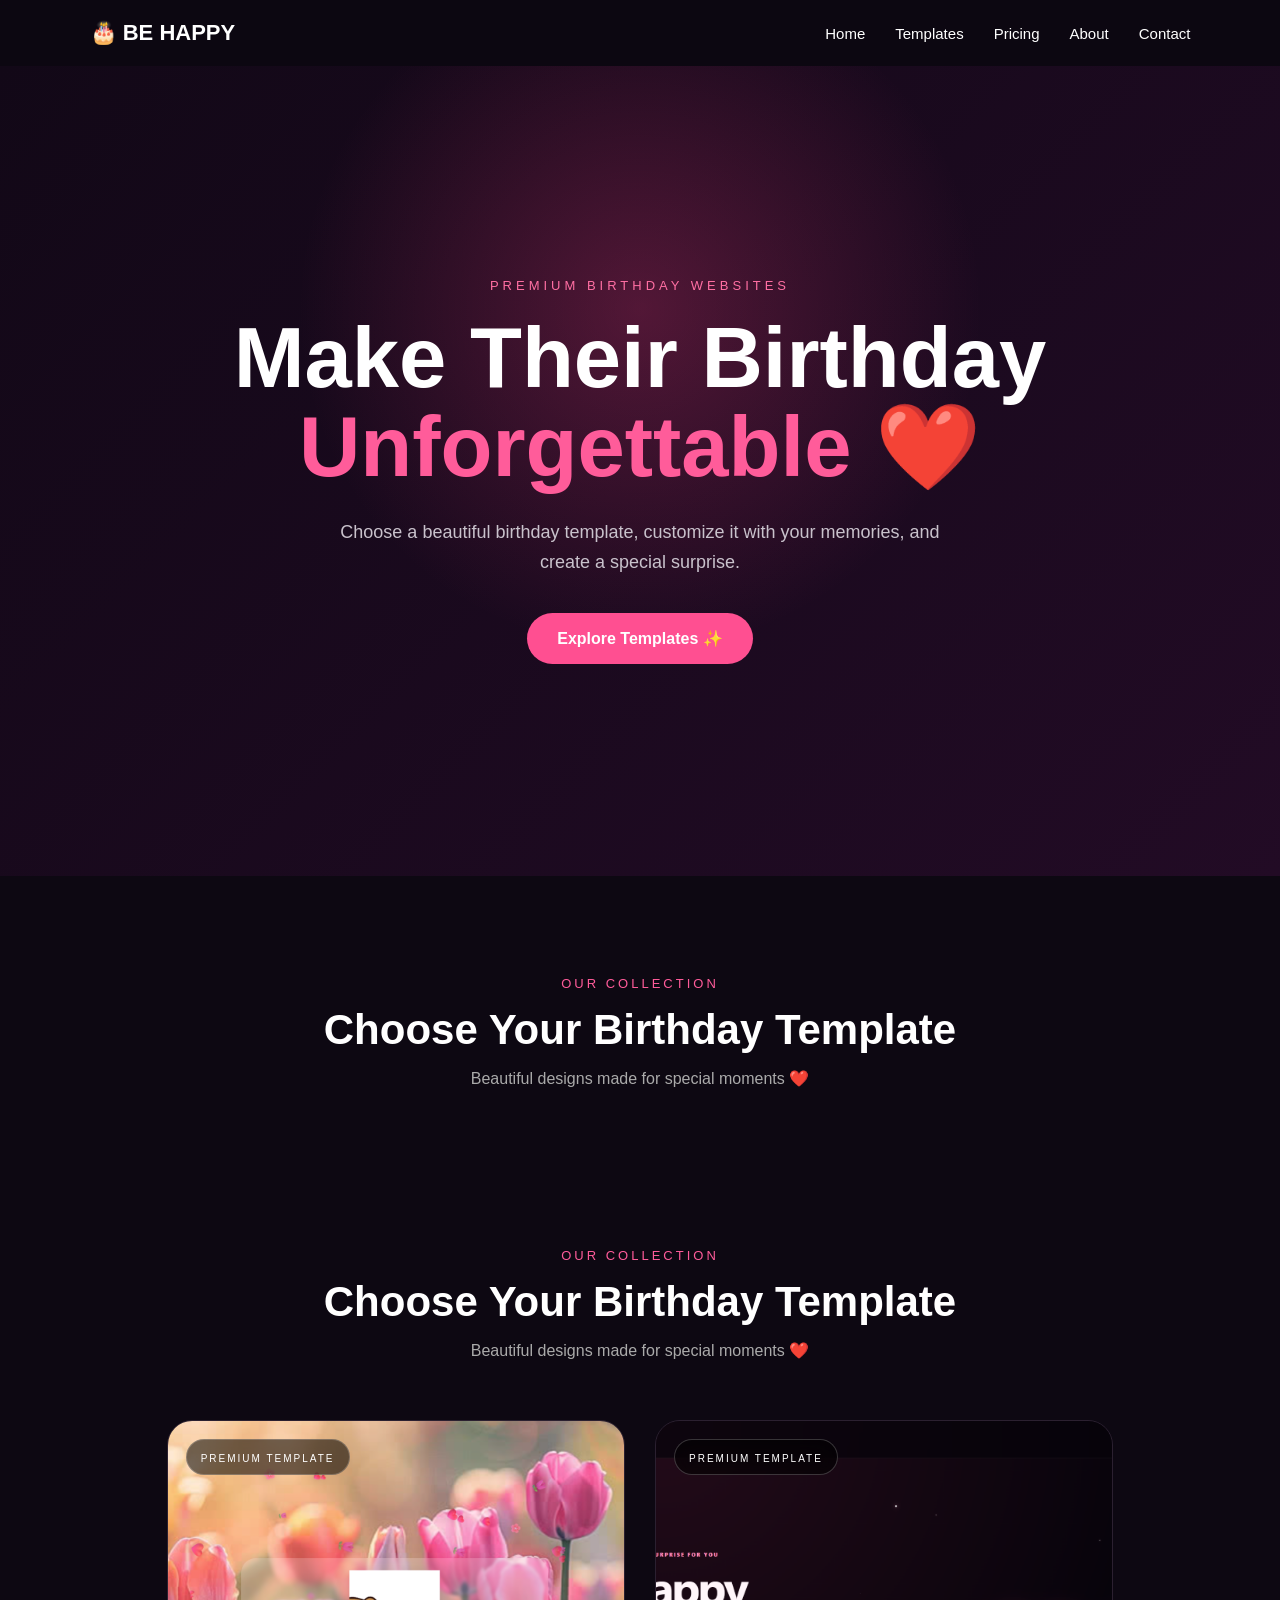
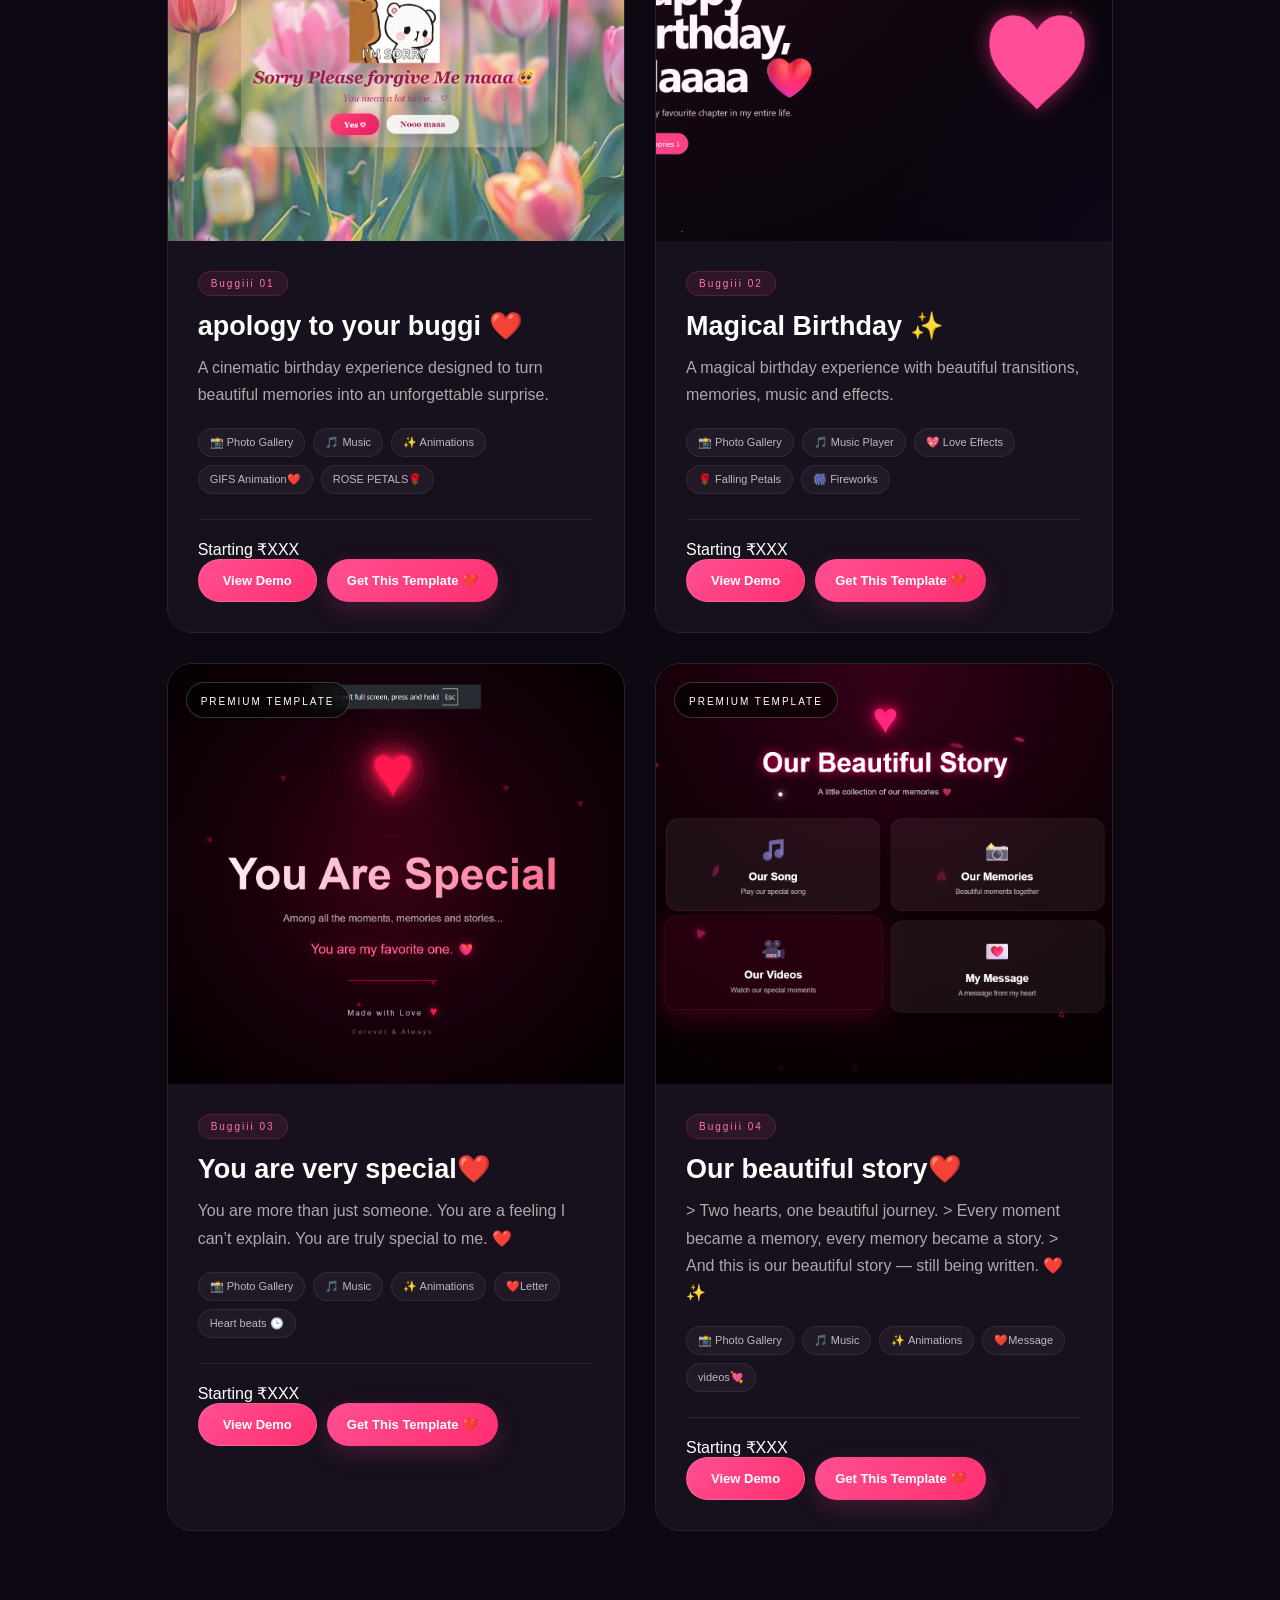
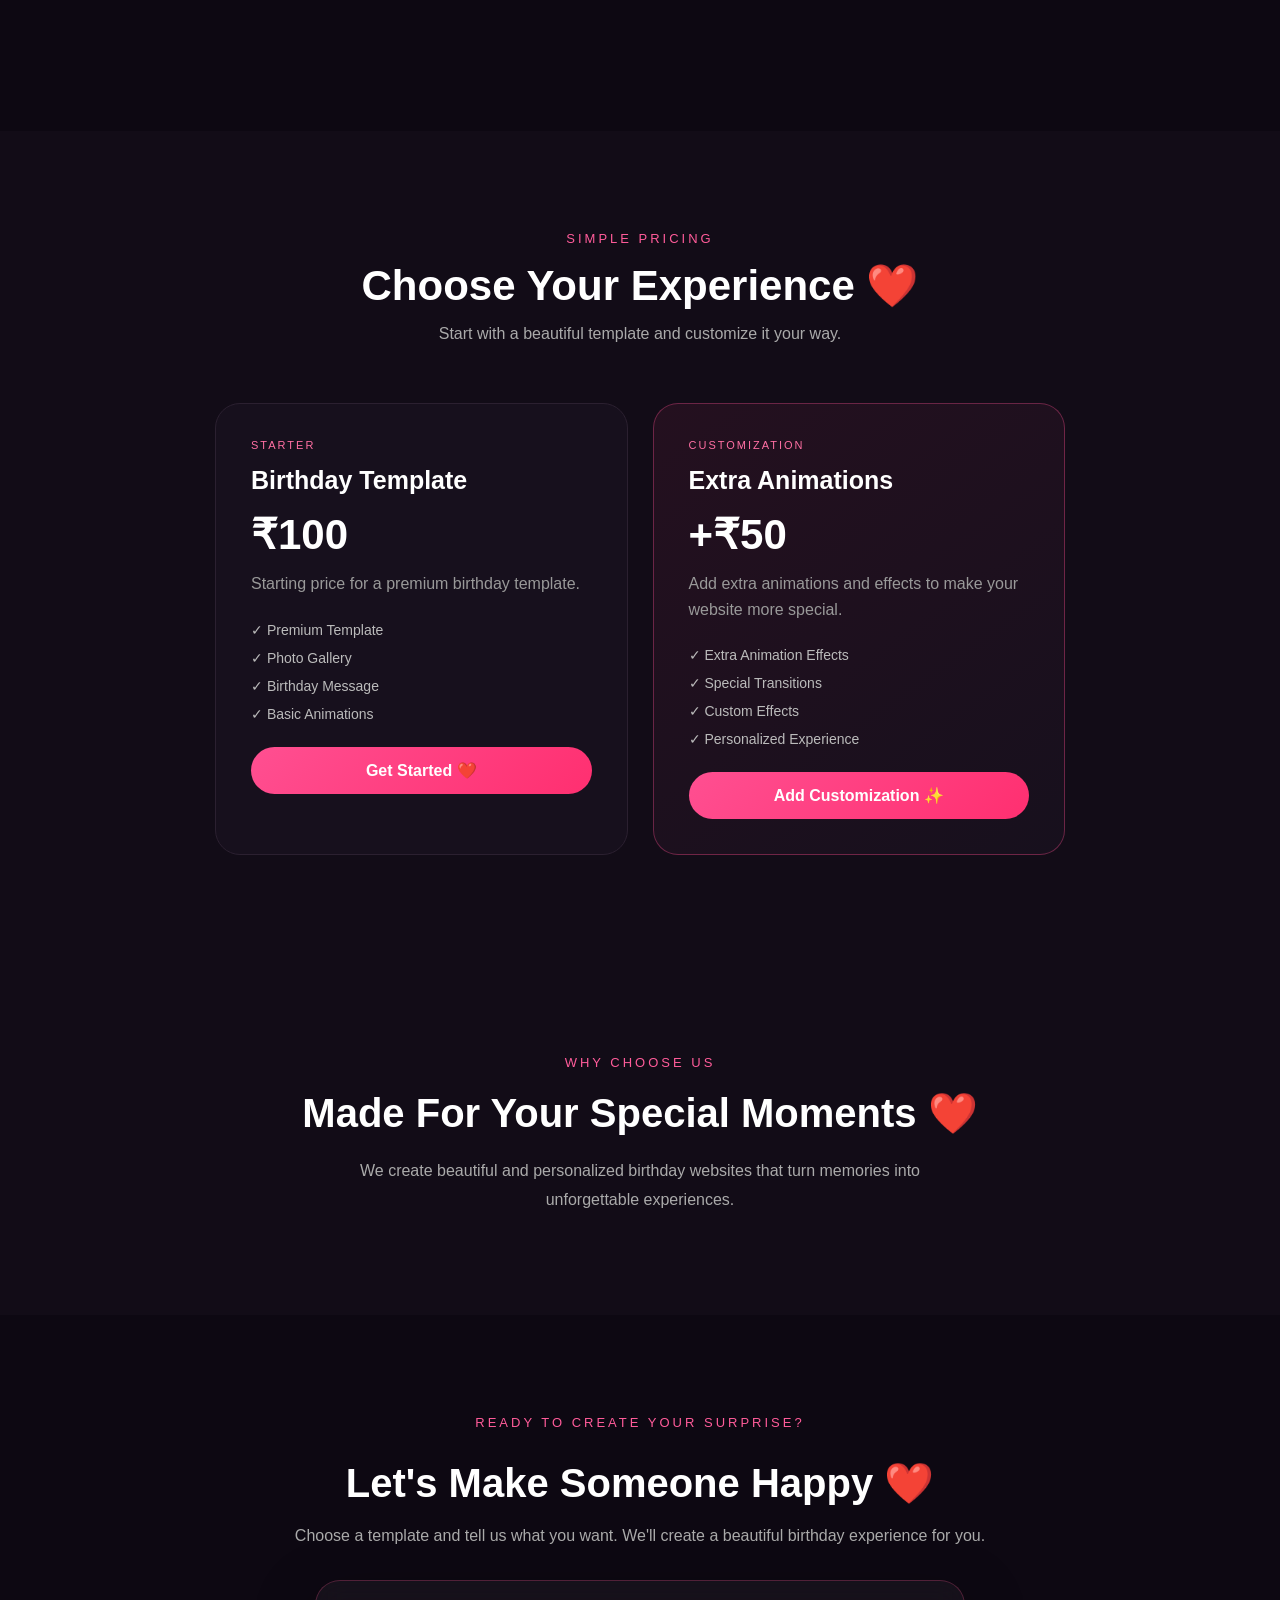
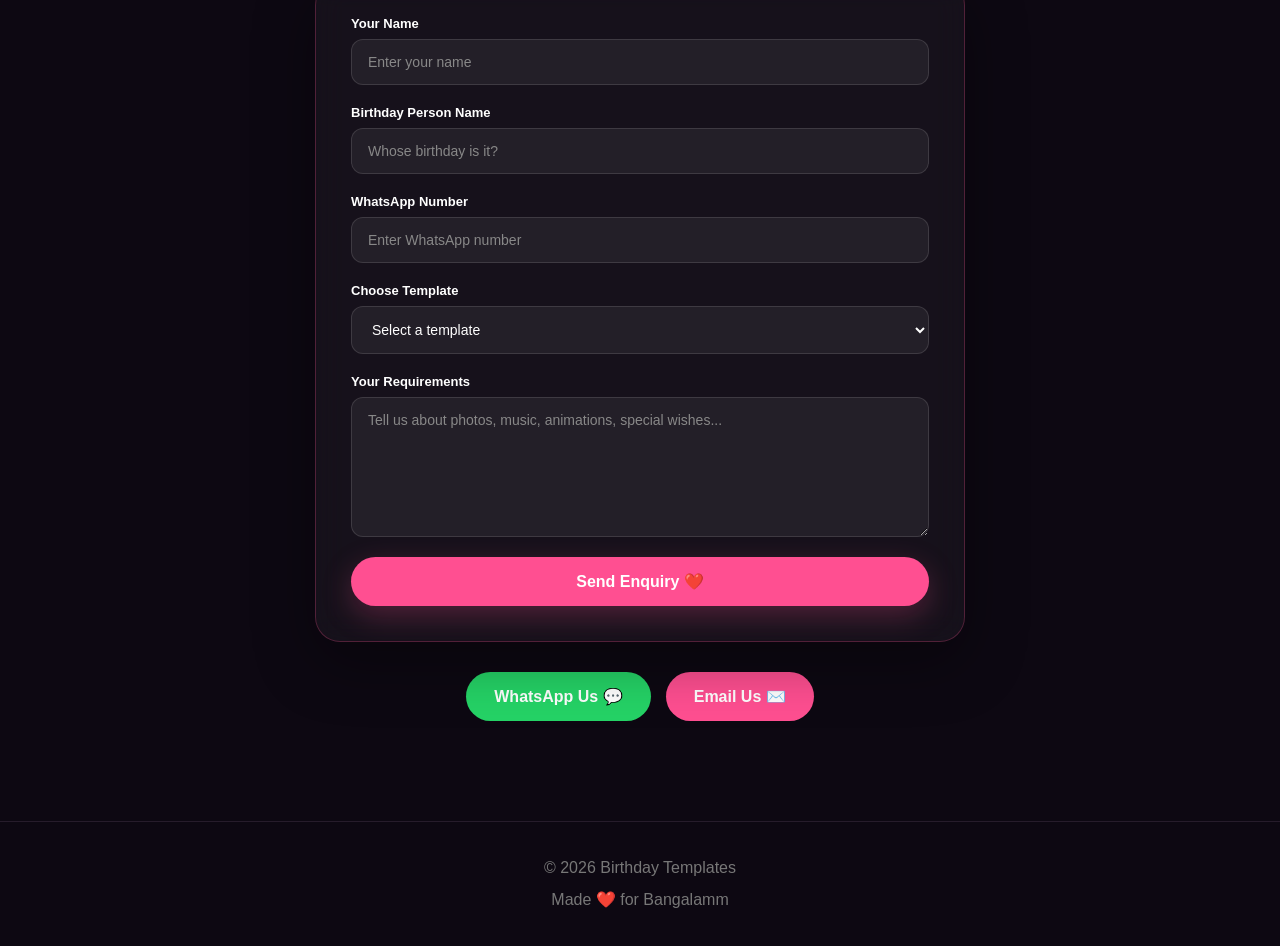
==== commit eae64eb5: "Update index.html" ====
--- a/index.html
+++ b/index.html
@@ -700,6 +700,11 @@
             name="_subject"
             value="New BE HAPPY Birthday Template Enquiry"
         >
+        <input
+    type="hidden"
+    name="_next"
+    value="https://studenthub2007-star.github.io/be-happy-birthday-templates/thank-you.html"
+>
 
         <button type="submit" class="form-submit">
             Send Enquiry ❤️
--- a/style.css
+++ b/style.css
@@ -1095,4 +1095,100 @@
 
 }
 
-}+}
+/* ================================
+   BE HAPPY CONTACT FORM
+================================ */
+
+/* ===== BE HAPPY CONTACT FORM ===== */
+
+.contact-form {
+    width: min(650px, 90%);
+    margin: 35px auto 0;
+    padding: 35px;
+    box-sizing: border-box;
+    background: rgba(255, 255, 255, 0.04);
+    border: 1px solid rgba(255, 79, 145, 0.25);
+    border-radius: 25px;
+    box-shadow: 0 20px 60px rgba(0, 0, 0, 0.35);
+    backdrop-filter: blur(15px);
+    text-align: left;
+}
+
+.form-group {
+    margin-bottom: 20px;
+}
+
+.form-group label {
+    display: block;
+    margin-bottom: 8px;
+    color: #ffffff;
+    font-size: 13px;
+    font-weight: 600;
+}
+
+.form-group input,
+.form-group select,
+.form-group textarea {
+    display: block;
+    width: 100%;
+    box-sizing: border-box;
+    padding: 14px 16px;
+    border-radius: 12px;
+    border: 1px solid rgba(255, 255, 255, 0.12);
+    outline: none;
+    background: rgba(255, 255, 255, 0.06);
+    color: #ffffff;
+    font-family: inherit;
+    font-size: 14px;
+    transition: 0.3s ease;
+}
+
+.form-group input::placeholder,
+.form-group textarea::placeholder {
+    color: #888;
+}
+
+.form-group input:focus,
+.form-group select:focus,
+.form-group textarea:focus {
+    border-color: #ff4f91;
+    box-shadow: 0 0 0 3px rgba(255, 79, 145, 0.12);
+}
+
+.form-group select option {
+    background: #17101d;
+    color: #ffffff;
+}
+
+.form-group textarea {
+    min-height: 140px;
+    resize: vertical;
+}
+
+.form-submit {
+    display: block;
+    width: 100%;
+    padding: 15px 25px;
+    border: 0;
+    border-radius: 50px;
+    background: linear-gradient(135deg, #ff4f91, #ff2f70);
+    color: #ffffff;
+    font-size: 14px;
+    font-weight: bold;
+    cursor: pointer;
+    transition: 0.3s ease;
+    box-shadow: 0 10px 30px rgba(255, 79, 145, 0.25);
+}
+
+.form-submit:hover {
+    transform: translateY(-3px);
+    box-shadow: 0 15px 35px rgba(255, 79, 145, 0.4);
+}
+
+@media (max-width: 600px) {
+    .contact-form {
+        width: 90%;
+        padding: 25px 20px;
+    }
+}
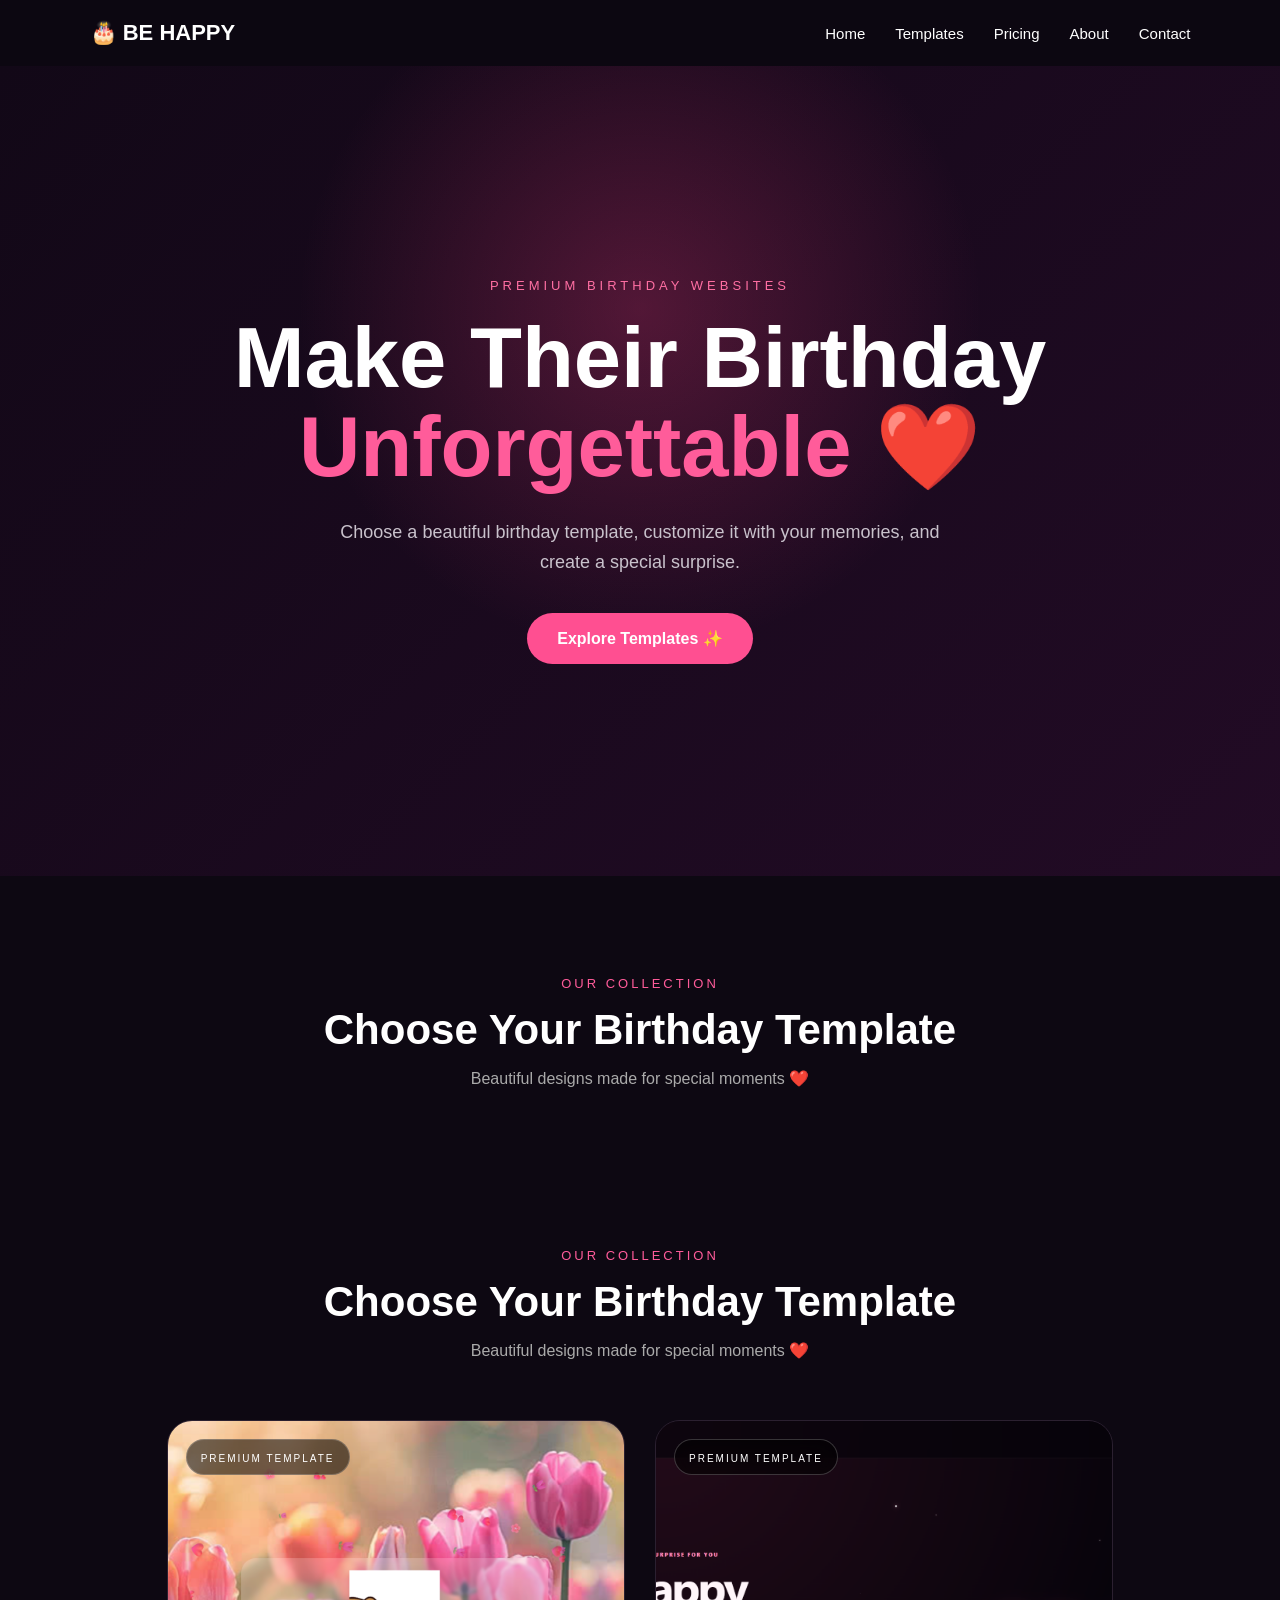
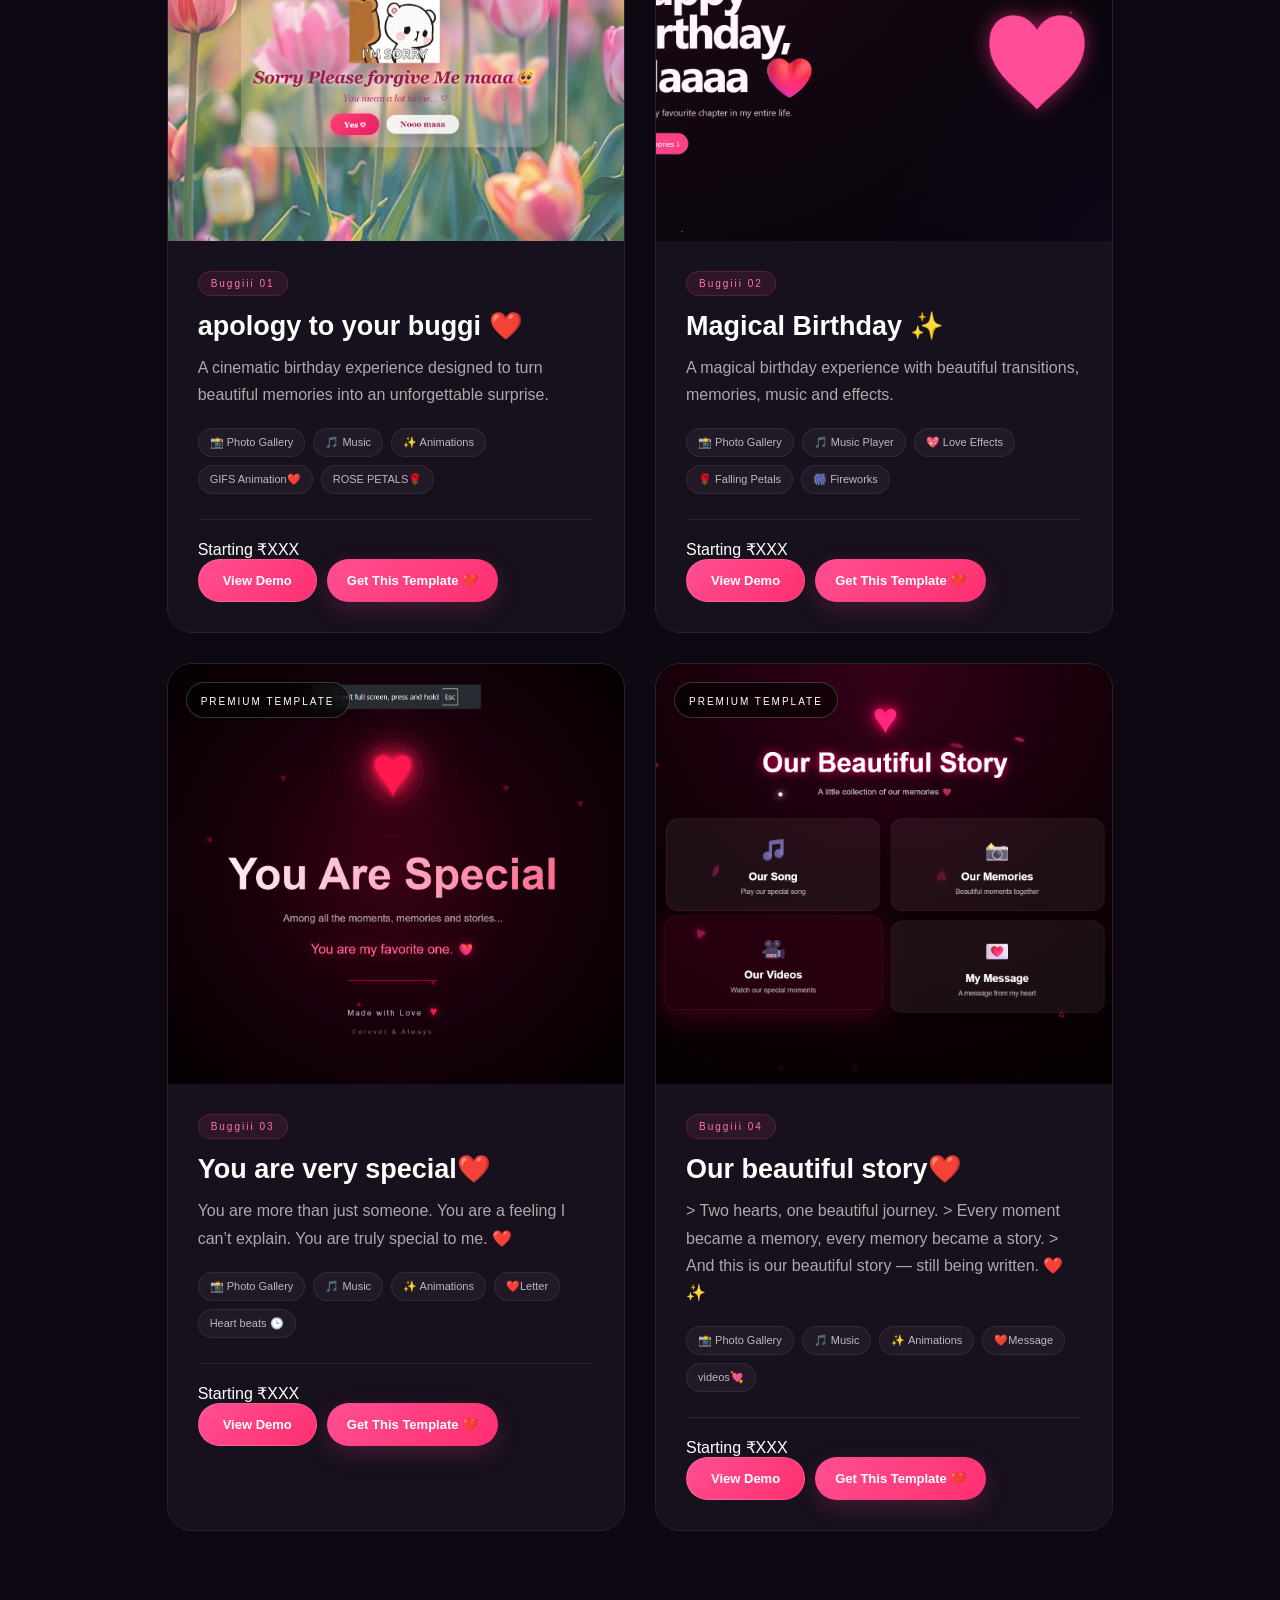
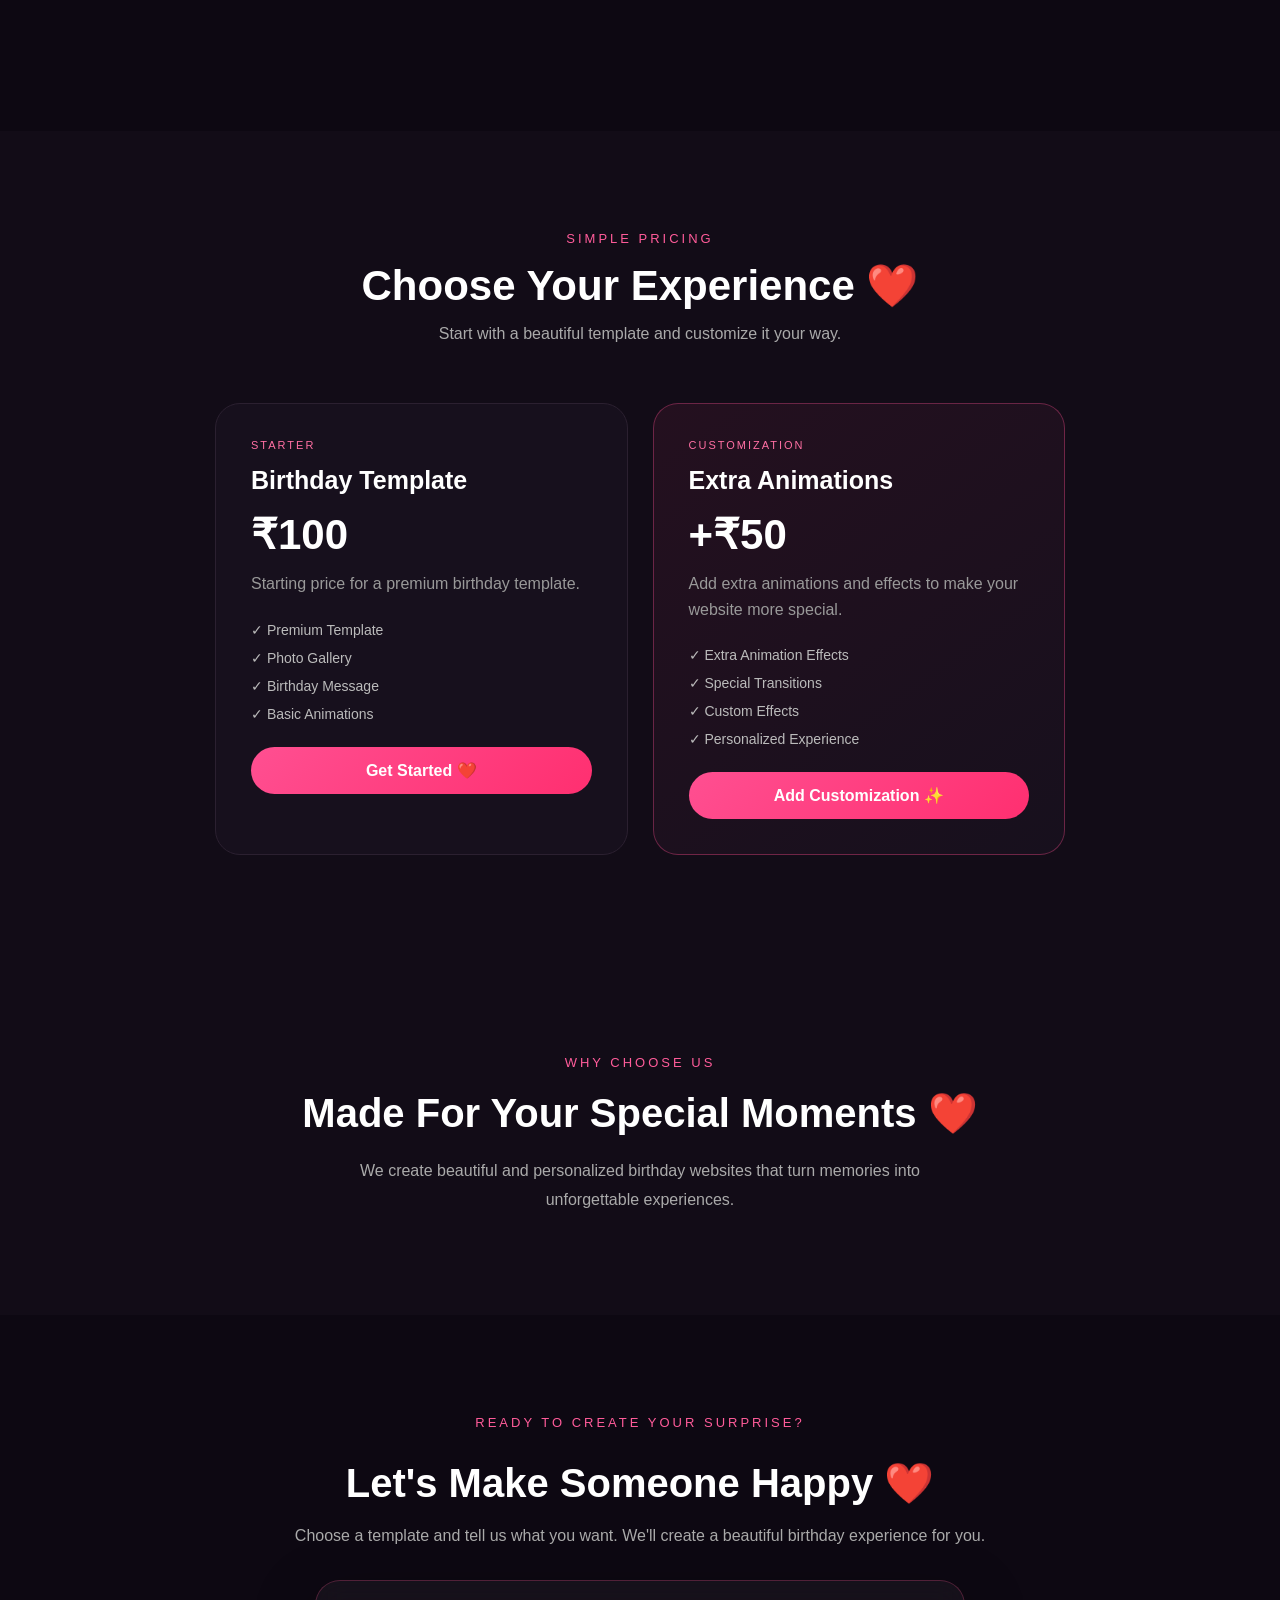
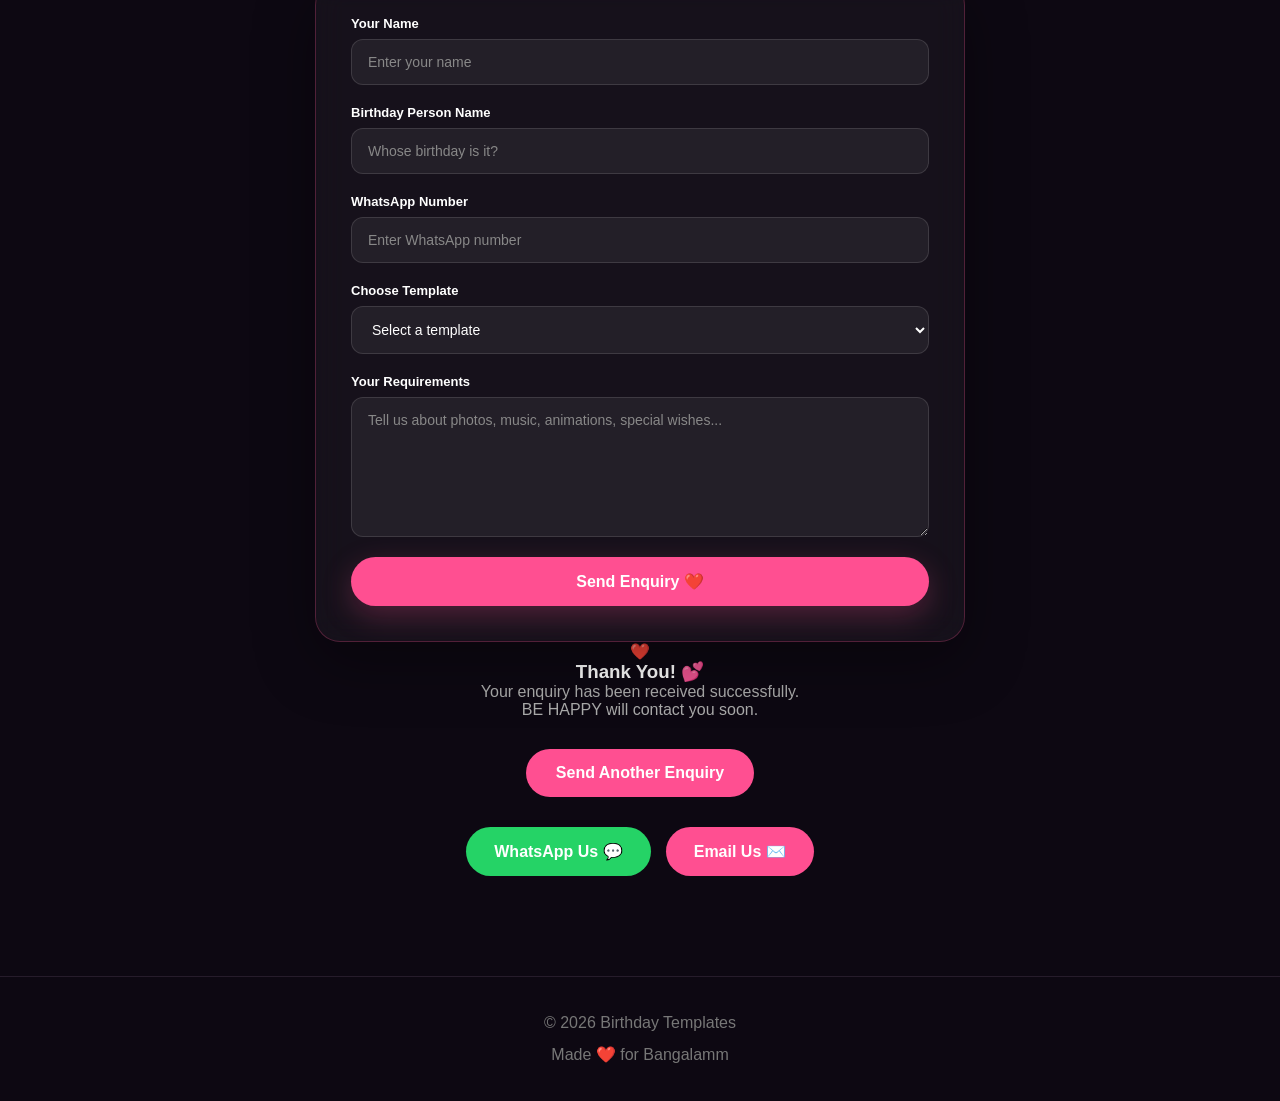
==== commit d25c9c92: "Update index.html" ====
--- a/index.html
+++ b/index.html
@@ -636,10 +636,11 @@
     </p>
 
     <form
-        action="https://formspree.io/f/xyekgvpl"
-        method="POST"
-        class="contact-form"
-    >
+    id="contactForm"
+    action="https://formspree.io/f/xyekgvpl"
+    method="POST"
+    class="contact-form"
+>
 
         <div class="form-group">
             <label>Your Name</label>
@@ -711,6 +712,23 @@
         </button>
 
     </form>
+    <div id="formSuccess" class="form-success">
+
+    <div class="success-heart">❤️</div>
+
+    <h3>Thank You! 💕</h3>
+
+    <p>
+        Your enquiry has been received successfully.
+        <br>
+        BE HAPPY will contact you soon.
+    </p>
+
+    <button type="button" onclick="resetContactForm()">
+        Send Another Enquiry
+    </button>
+
+</div>
 
     <div class="contact-buttons">
 
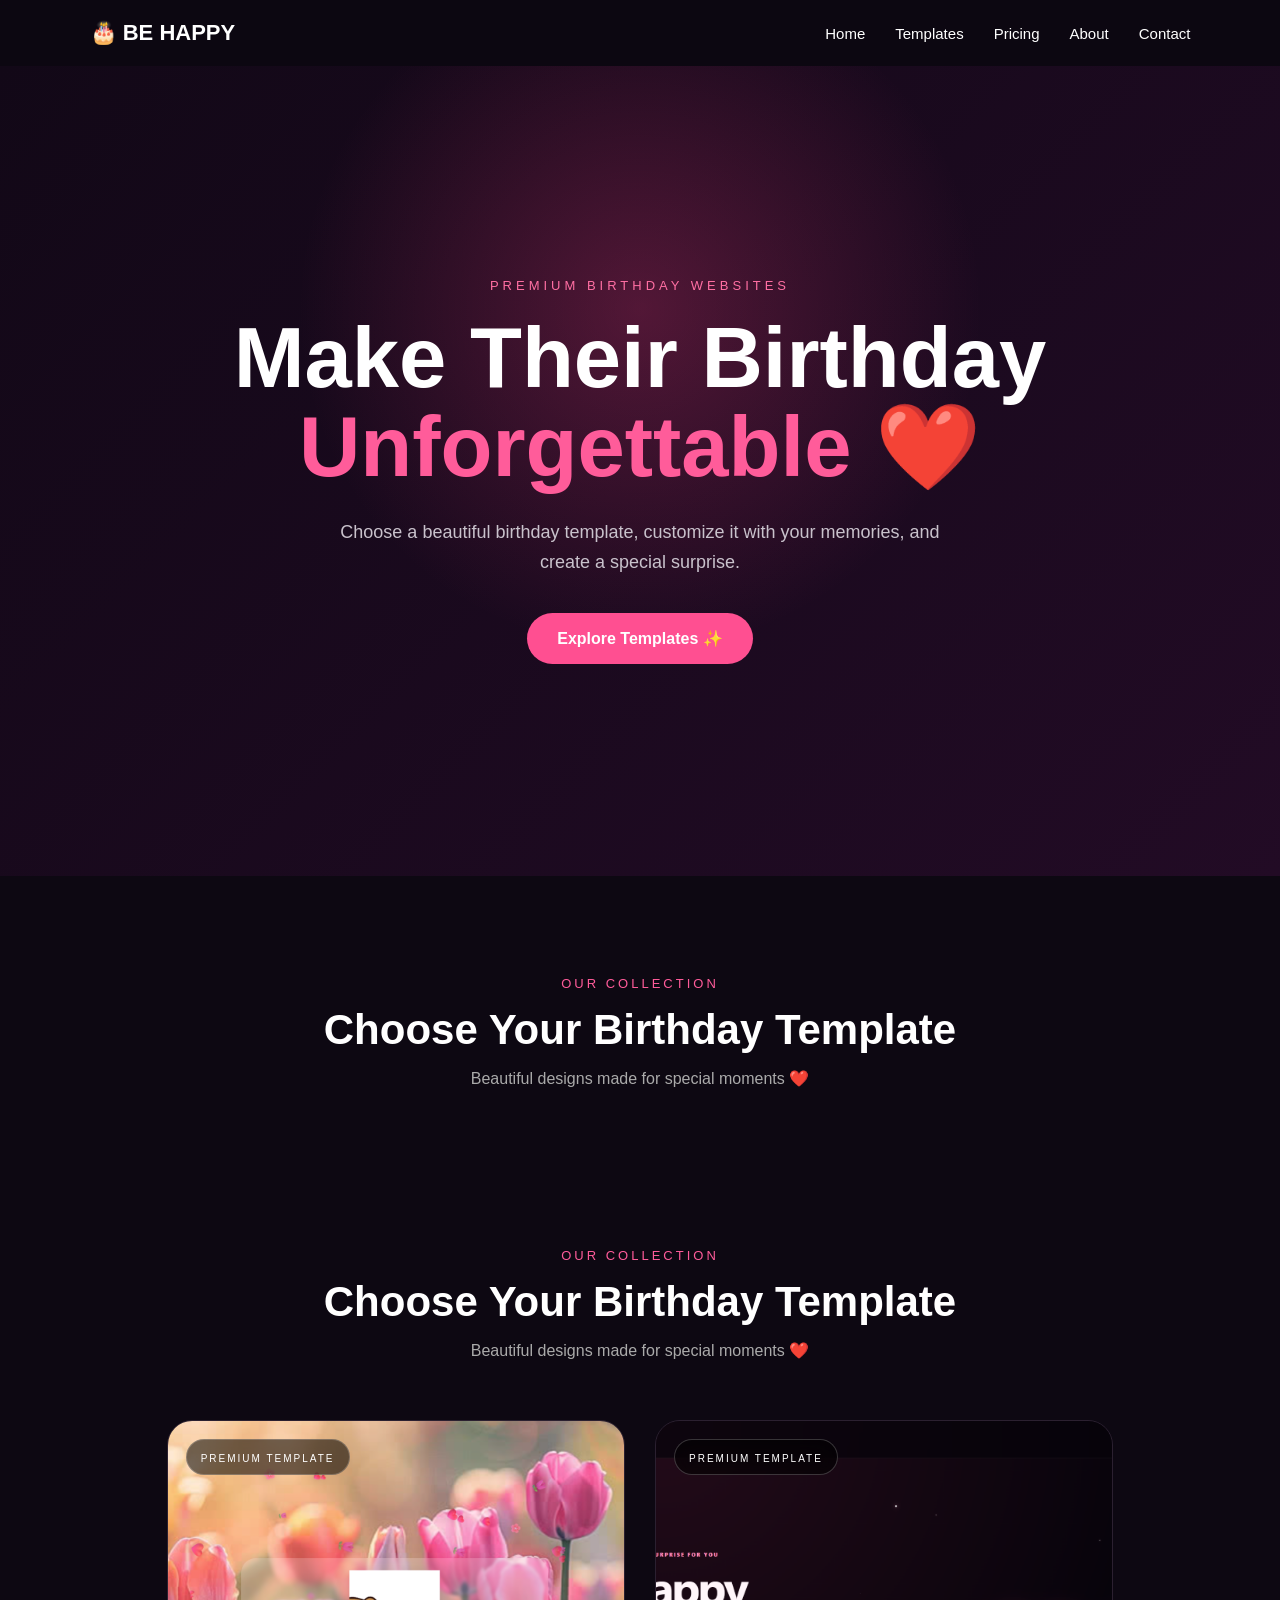
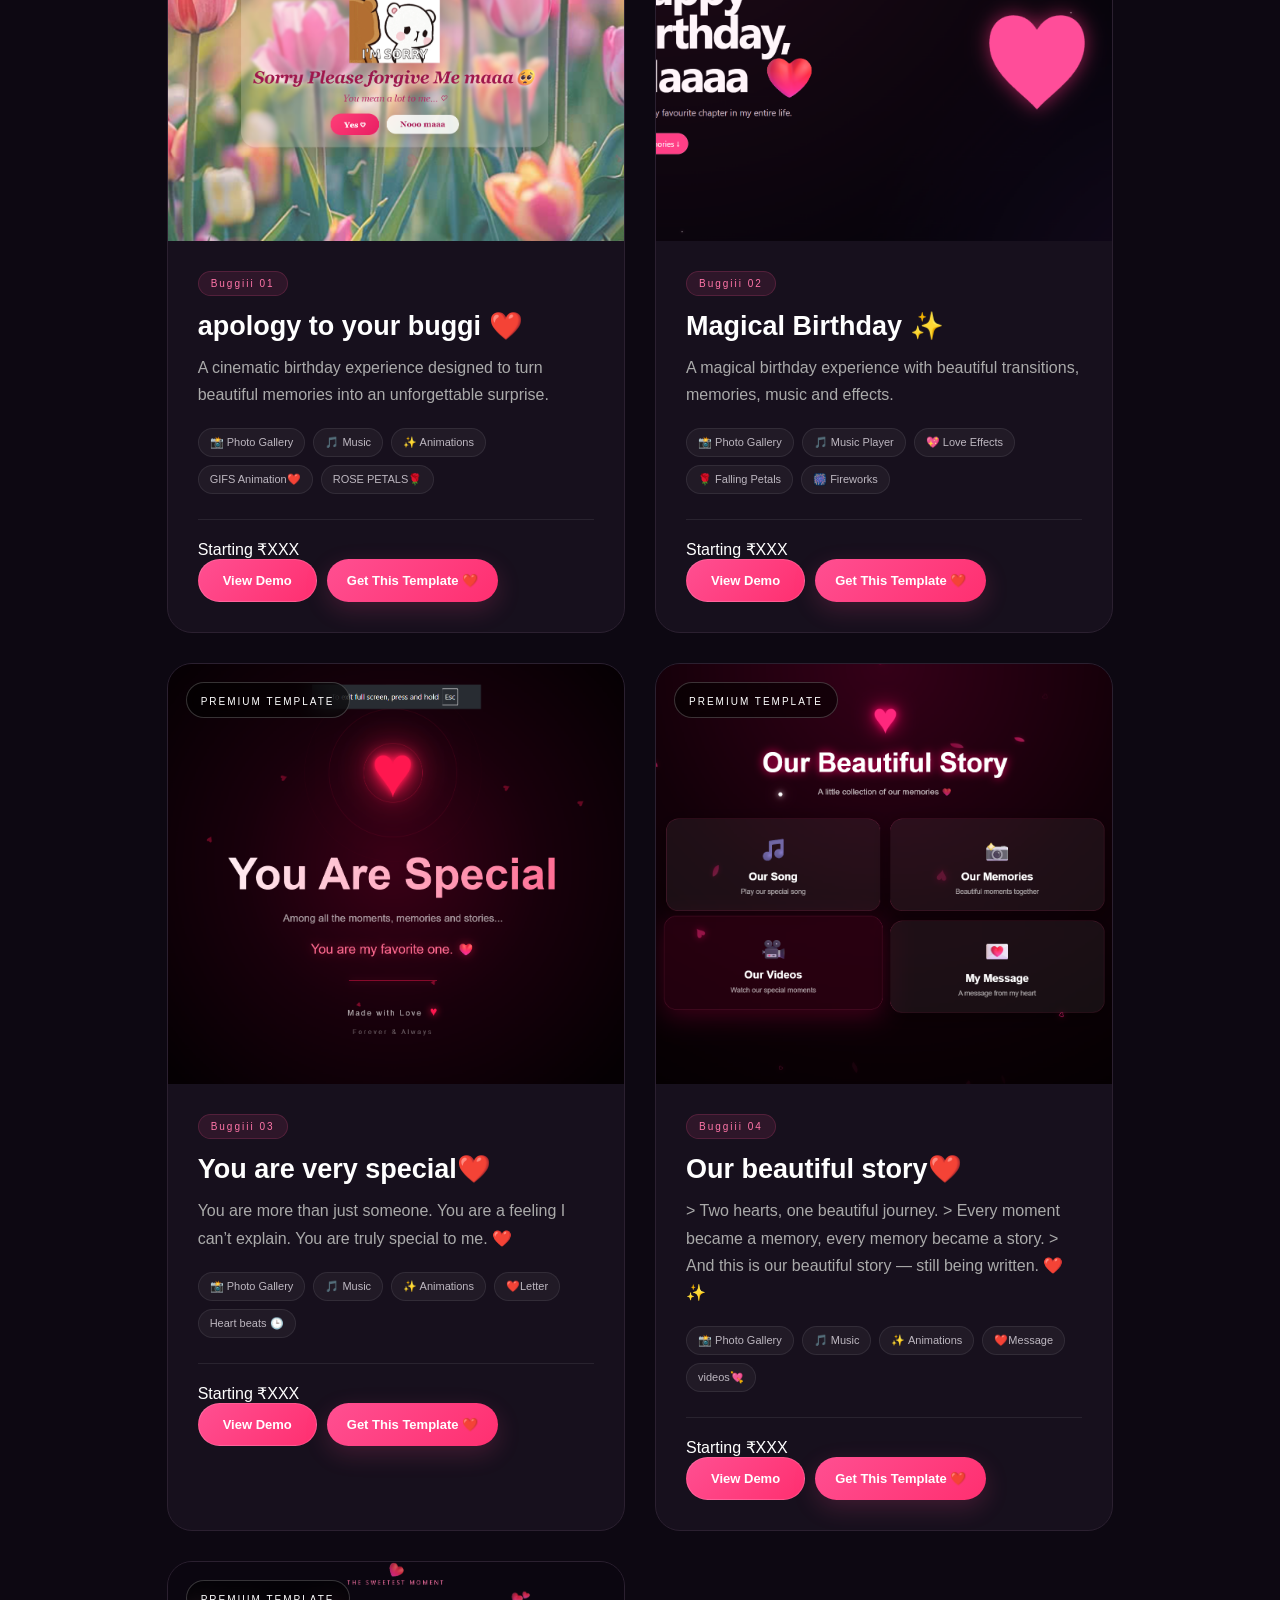
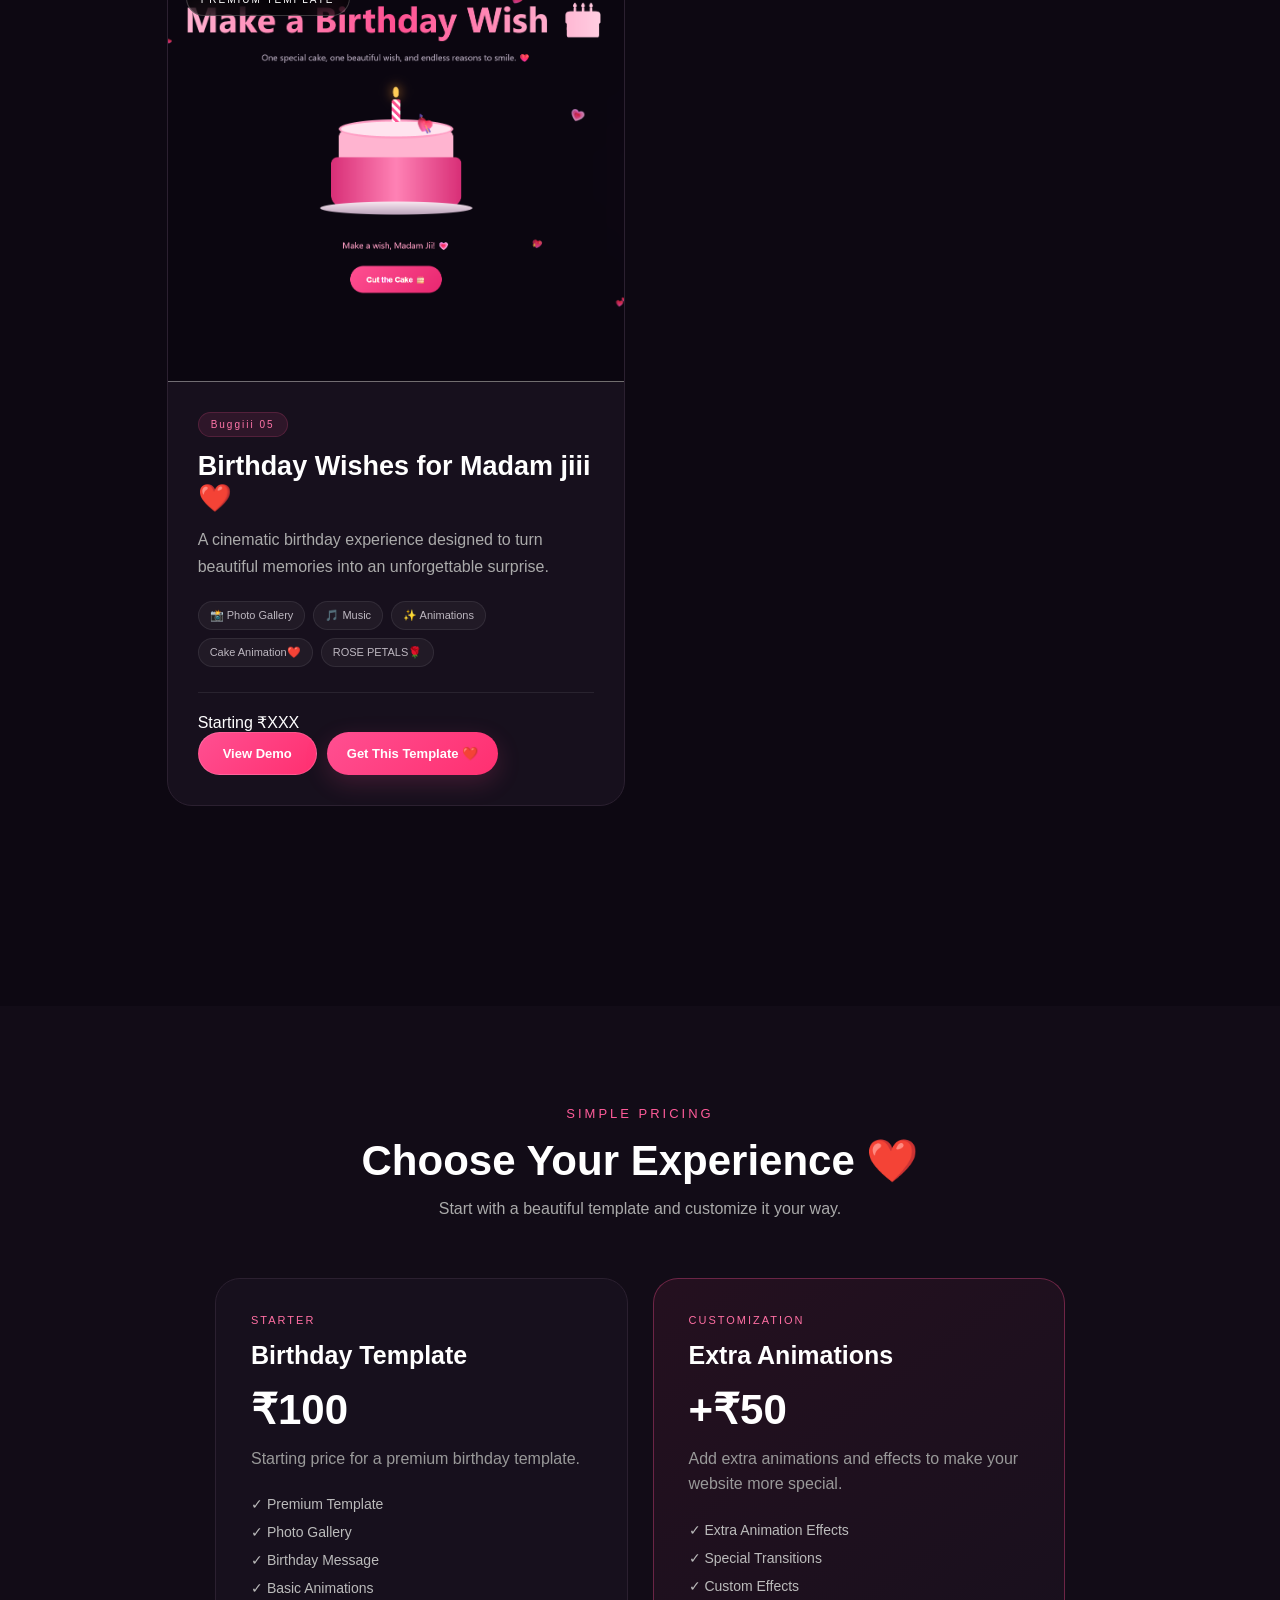
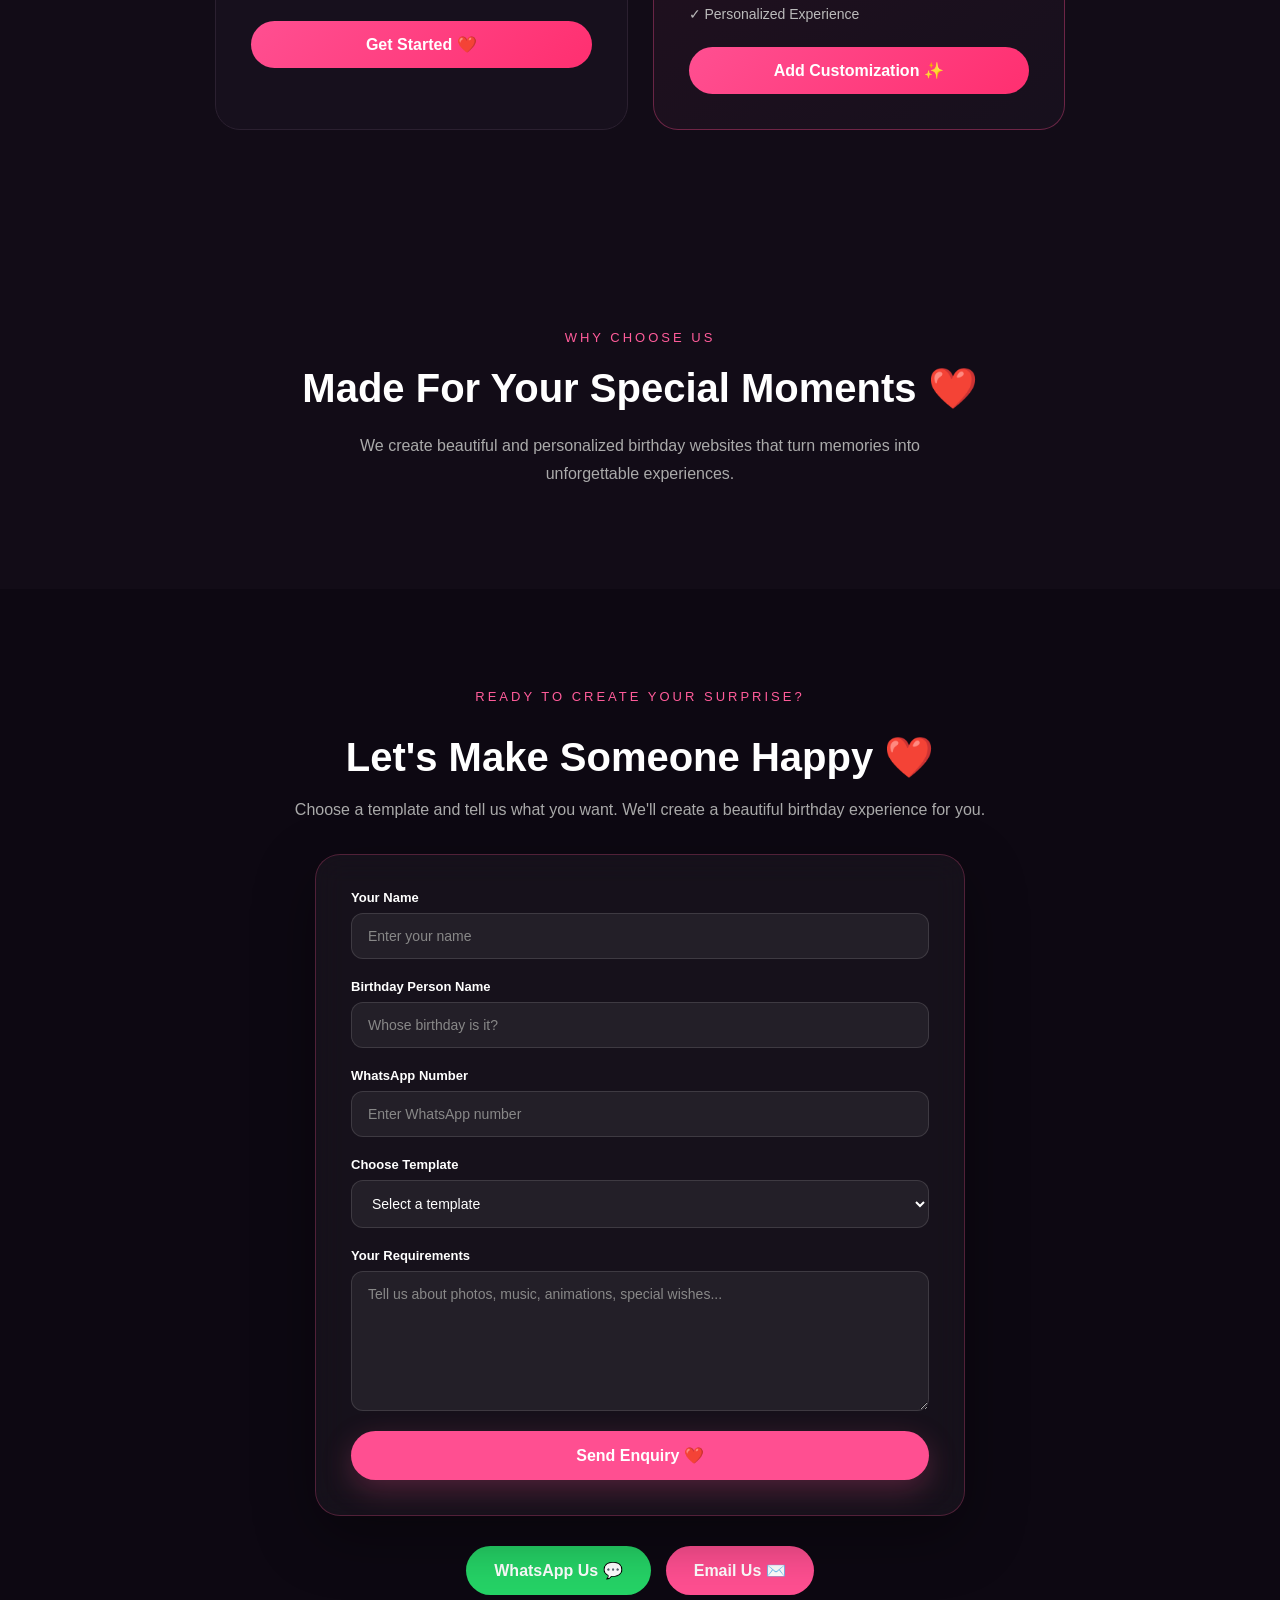
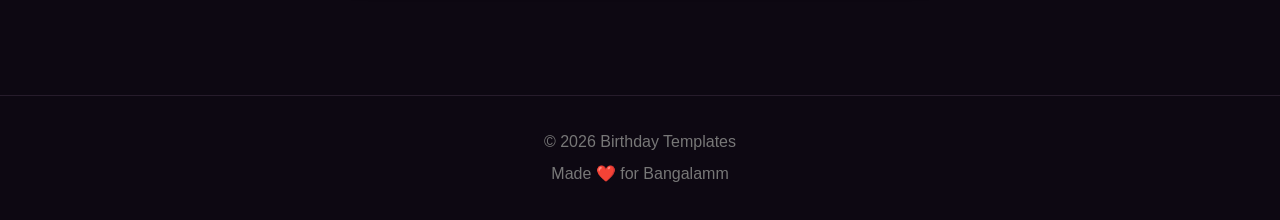
==== commit 30108f31: "Update index.html" ====
--- a/index.html
+++ b/index.html
@@ -475,7 +475,95 @@
             </div>
 
         </div>
-        
+         <!-- =========================
+             TEMPLATE 5
+        ========================= -->
+
+        <div class="template-card">
+
+            <div class="template-image">
+
+                <img
+                    src="template5.png"
+                    alt="Birthday Template 1"
+                >
+
+                <div class="template-overlay">
+
+                    <span>
+                        PREMIUM TEMPLATE
+                    </span>
+
+                </div>
+
+            </div>
+
+
+            <div class="template-info">
+
+                <div class="template-number">
+                    Buggiii 05
+                </div>
+
+                <h3>
+                   Birthday Wishes for Madam jiii ❤️
+                </h3>
+
+                <p>
+                    A cinematic birthday experience
+                    designed to turn beautiful memories
+                    into an unforgettable surprise.
+                </p>
+
+
+                <div class="features">
+
+                    <span>📸 Photo Gallery</span>
+
+                    <span>🎵 Music</span>
+
+                    <span>✨ Animations</span>
+
+                    <span> Cake Animation❤️</span>
+
+                    <span>ROSE PETALS🌹</span>
+
+                </div>
+
+
+                <div class="template-bottom">
+
+                    <div class="template-actions">
+
+    <span class="price">
+        Starting ₹XXX
+    </span>
+
+    <div class="action-buttons">
+
+        <a
+            href="template5/index.html"
+            class="demo-button"
+        >
+            View Demo
+        </a>
+
+        <a
+            href="#contact"
+            class="order-button"
+        >
+            Get This Template ❤️
+        </a>
+
+    </div>
+
+</div>
+
+                </div>
+
+            </div>
+
+        </div>
 
 
 
--- a/style.css
+++ b/style.css
@@ -1192,3 +1192,89 @@
         padding: 25px 20px;
     }
 }
+/* ===== FORM SUCCESS MESSAGE ===== */
+
+.form-success {
+    display: none;
+    width: min(650px, 90%);
+    margin: 35px auto 0;
+    padding: 45px 30px;
+    box-sizing: border-box;
+
+    background: rgba(255, 255, 255, 0.04);
+    border: 1px solid rgba(255, 79, 145, 0.25);
+    border-radius: 25px;
+
+    text-align: center;
+
+    box-shadow: 0 20px 60px rgba(0, 0, 0, 0.35);
+    backdrop-filter: blur(15px);
+}
+
+.form-success.show {
+    display: block;
+    animation: successAppear 0.5s ease;
+}
+
+.success-heart {
+    font-size: 55px;
+    margin-bottom: 15px;
+    animation: successHeart 1.2s infinite;
+}
+
+.form-success h3 {
+    font-size: 30px;
+    margin-bottom: 12px;
+    color: white;
+}
+
+.form-success p {
+    color: #aaa;
+    line-height: 1.7;
+    margin-bottom: 25px;
+}
+
+.form-success button {
+    border: none;
+    padding: 13px 24px;
+    border-radius: 50px;
+
+    background: linear-gradient(135deg, #ff4f91, #ff2f70);
+    color: white;
+
+    font-weight: bold;
+    cursor: pointer;
+
+    transition: 0.3s;
+}
+
+.form-success button:hover {
+    transform: translateY(-3px);
+    box-shadow: 0 10px 30px rgba(255, 79, 145, 0.35);
+}
+
+@keyframes successHeart {
+
+    0%, 100% {
+        transform: scale(1);
+    }
+
+    50% {
+        transform: scale(1.15);
+    }
+
+}
+
+@keyframes successAppear {
+
+    from {
+        opacity: 0;
+        transform: translateY(15px);
+    }
+
+    to {
+        opacity: 1;
+        transform: translateY(0);
+    }
+
+}
